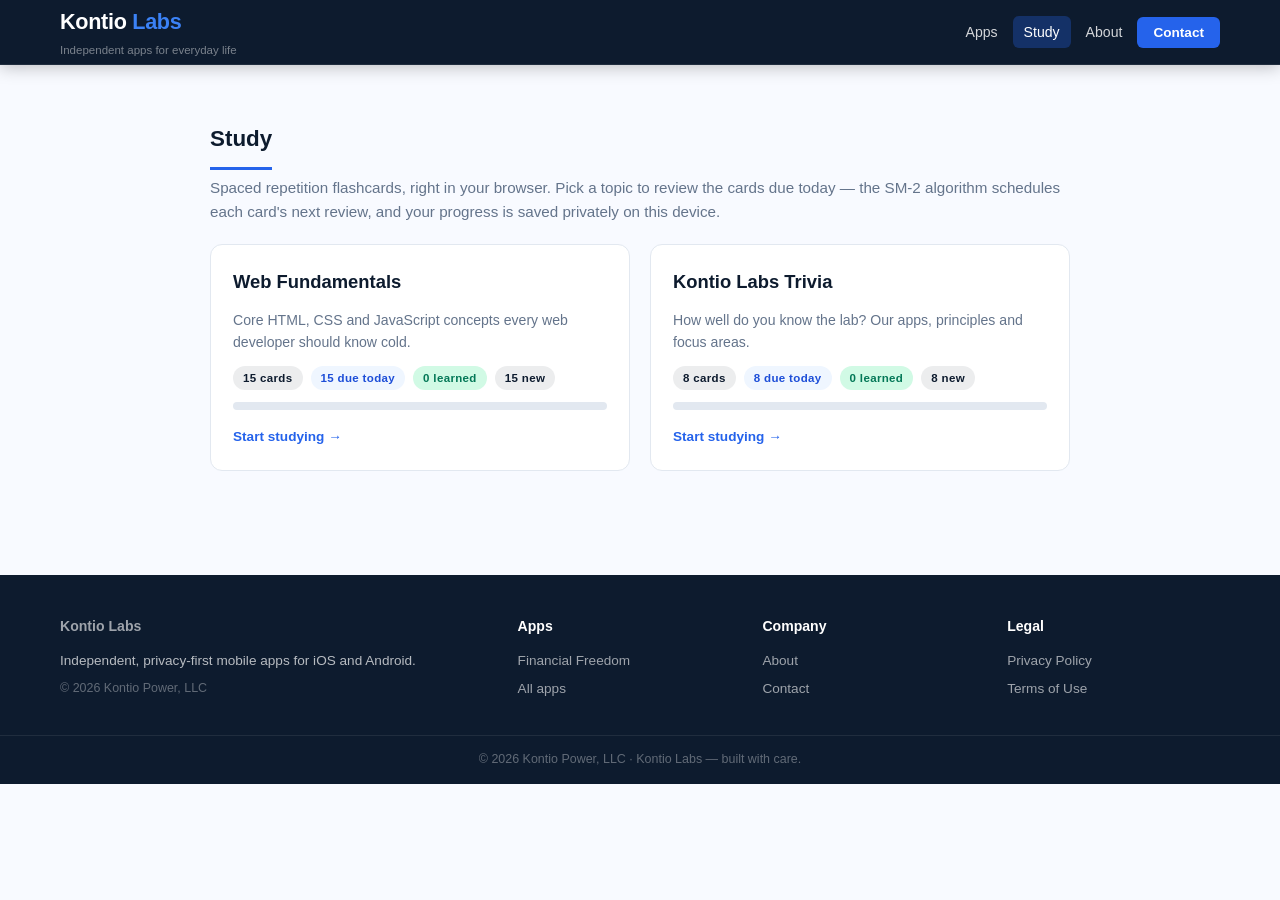
==== site/study/index.html @ 46adfa27 "Add spaced repetition study system (SM-2 flashcards) at /study - study/index.html: topic picker with" ====
<!DOCTYPE html>
<!-- KONTIO LABS — STUDY: topic picker. Subdirectory depth (../ paths).
     Spaced-repetition flashcards; progress lives in localStorage ("srs_progress").
     Topics are loaded from topics/manifest.js — add a topic file + one manifest
     line, no HTML edits needed. -->
<html lang="en">
<head>
<meta charset="UTF-8"><meta name="viewport" content="width=device-width, initial-scale=1.0">
<title>Study — Spaced Repetition Flashcards | Kontio Labs</title>
<meta name="description" content="Free in-browser spaced repetition flashcards from Kontio Labs. Pick a topic, review cards due today, and let the SM-2 algorithm schedule your next review — no account needed.">
<meta name="robots" content="index, follow">
<link rel="canonical" href="https://kontiolabs.com/study/">
<link rel="icon" href="/favicon.svg" type="image/svg+xml">
<meta property="og:title" content="Study — Spaced Repetition Flashcards | Kontio Labs">
<meta property="og:description" content="Free in-browser spaced repetition flashcards. No account, progress saved on your device.">
<meta property="og:type" content="website">
<meta property="og:url" content="https://kontiolabs.com/study/">
<meta property="og:site_name" content="Kontio Labs">
<meta property="og:image" content="https://kontiolabs.com/images/og-default.svg">
<meta name="twitter:card" content="summary_large_image">
<link rel="stylesheet" href="../css/style.css">
<link rel="stylesheet" href="srs.css">
<!-- Google Analytics 4 — replace G-XXXXXXXXXX with your Measurement ID -->
<script async src="https://www.googletagmanager.com/gtag/js?id=G-XXXXXXXXXX"></script>
<script>window.dataLayer=window.dataLayer||[];function gtag(){dataLayer.push(arguments);}gtag('js',new Date());gtag('config','G-XXXXXXXXXX');</script>
<script src="srs.js"></script>
<script src="topics/manifest.js"></script>
</head>
<body>
<a href="#main-content" class="skip-link">Skip to main content</a>

<!-- ===== SHARED HEADER / NAV (../ paths) ===== -->
<header><div class="header-inner">
  <div><div class="site-title"><a href="../index.html">Kontio <span>Labs</span></a></div><div class="site-tagline">Independent apps for everyday life</div></div>
  <nav><ul>
      <li><a href="../index.html#apps">Apps</a></li>
      <li><a href="index.html" aria-current="page">Study</a></li>
      <li><a href="../about.html">About</a></li>
      <li><a href="../contact.html" class="nav-cta">Contact</a></li>
    </ul>
  <button class="nav-toggle" aria-label="Toggle navigation" aria-expanded="false"><svg class="icon-open" width="22" height="22" viewBox="0 0 24 24" fill="none" stroke="currentColor" stroke-width="2"><line x1="3" y1="6" x2="21" y2="6"/><line x1="3" y1="12" x2="21" y2="12"/><line x1="3" y1="18" x2="21" y2="18"/></svg><svg class="icon-close" width="22" height="22" viewBox="0 0 24 24" fill="none" stroke="currentColor" stroke-width="2"><line x1="18" y1="6" x2="6" y2="18"/><line x1="6" y1="6" x2="18" y2="18"/></svg></button>
  </nav>
</div></header>

<div class="page-wrap full-width">
  <main id="main-content">

    <h1 class="section-title">Study</h1>
    <p class="section-lead">Spaced repetition flashcards, right in your browser. Pick a topic to review the cards due today — the SM-2 algorithm schedules each card's next review, and your progress is saved privately on this device.</p>

    <div id="storage-warning" class="srs-storage-warning" hidden>
      <strong>Heads up:</strong> your browser is blocking local storage (private browsing?). You can still study, but progress won't be saved between visits.
    </div>

    <div id="topic-grid" class="topic-grid" aria-live="polite">
      <p class="section-lead">Loading topics…</p>
    </div>

  </main>
</div>

<!-- ===== SHARED FOOTER (../ paths) ===== -->
<footer>
  <div class="footer-inner">
    <div><h4><a href="../index.html">Kontio Labs</a></h4><p>Independent, privacy-first mobile apps for iOS and Android.</p><p style="margin-top:8px;font-size:0.78rem;color:rgba(255,255,255,0.35);">© 2026 Kontio Power, LLC</p></div>
    <div><h4>Apps</h4><ul><li><a href="../index.html#apps">Financial Freedom</a></li><li><a href="../index.html#apps">All apps</a></li></ul></div>
    <div><h4>Company</h4><ul><li><a href="../about.html">About</a></li><li><a href="../contact.html">Contact</a></li></ul></div>
    <div><h4>Legal</h4><ul><li><a href="../privacy-policy.html">Privacy Policy</a></li><li><a href="../terms.html">Terms of Use</a></li></ul></div>
  </div>
  <div class="footer-bottom">© 2026 Kontio Power, LLC · Kontio Labs — built with care.</div>
</footer>

<script>(function(){var btn=document.querySelector('.nav-toggle'),nav=document.querySelector('header nav');if(btn&&nav){btn.addEventListener('click',function(){var o=nav.classList.toggle('open');btn.setAttribute('aria-expanded',o?'true':'false');});document.addEventListener('click',function(e){if(!e.target.closest('header')){nav.classList.remove('open');btn.setAttribute('aria-expanded','false');}});}})();</script>

<script>
(function () {
  'use strict';

  if (!SRS.storageAvailable) {
    document.getElementById('storage-warning').hidden = false;
  }

  function el(tag, className, text) {
    var e = document.createElement(tag);
    if (className) e.className = className;
    if (text) e.textContent = text;
    return e;
  }

  function renderTopics() {
    var grid = document.getElementById('topic-grid');
    grid.textContent = '';
    var topics = SRS.getTopics();

    if (!topics.length) {
      grid.appendChild(el('p', 'section-lead', 'No topics found. Add topic files in study/topics/ and list them in manifest.js.'));
      return;
    }

    topics.forEach(function (topic) {
      var stats = SRS.topicStats(topic);
      var card = el('a', 'topic-card' + (stats.due === 0 ? ' all-done' : ''));
      card.href = 'session.html?topic=' + encodeURIComponent(topic.id);

      card.appendChild(el('div', 'topic-name', topic.name));
      card.appendChild(el('div', 'topic-desc', topic.description || ''));

      var statRow = el('div', 'topic-stats');
      statRow.appendChild(el('span', 'topic-stat', stats.total + ' cards'));
      statRow.appendChild(el('span', 'topic-stat due', stats.due + ' due today'));
      statRow.appendChild(el('span', 'topic-stat learned', stats.learned + ' learned'));
      if (stats.newCards) statRow.appendChild(el('span', 'topic-stat', stats.newCards + ' new'));
      card.appendChild(statRow);

      var bar = el('div', 'topic-progress');
      bar.setAttribute('role', 'progressbar');
      bar.setAttribute('aria-valuemin', '0');
      bar.setAttribute('aria-valuemax', String(stats.total));
      bar.setAttribute('aria-valuenow', String(stats.learned));
      bar.setAttribute('aria-label', topic.name + ': ' + stats.learned + ' of ' + stats.total + ' cards learned');
      var fill = el('div', 'topic-progress-fill');
      fill.style.width = (stats.total ? Math.round(stats.learned / stats.total * 100) : 0) + '%';
      bar.appendChild(fill);
      card.appendChild(bar);

      card.appendChild(el('div', 'topic-cta',
        stats.due > 0 ? 'Start studying →' : 'All caught up — review anyway →'));

      grid.appendChild(card);
    });
  }

  SRS.loadTopics(renderTopics);
})();
</script>
</body>
</html>
---- site/css/style.css ----
/* =============================================================================
   Web Directory Template — Global Stylesheet
   Design System: Deep Navy + Electric Blue + Emerald Green
   Edit the :root color tokens below to rebrand. Powers the home, category,
   entry, comparison, guide, blog, books, links and videos page templates.
   ============================================================================= */

/* --- RESET & BASE --- */
*, *::before, *::after { box-sizing: border-box; margin: 0; padding: 0; }
html { scroll-behavior: smooth; }
body {
  font-family: -apple-system, BlinkMacSystemFont, 'Segoe UI', Roboto, 'Helvetica Neue', Arial, sans-serif;
  background: var(--bg);
  color: var(--text);
  font-size: 16px;
  line-height: 1.6;
}
a { color: var(--blue); text-decoration: none; }
a:hover { text-decoration: underline; color: var(--blue-dark); }
img { max-width: 100%; height: auto; display: block; }
ul, ol { padding-left: 1.4em; }

/* --- COLOR TOKENS --- */
:root {
  --navy:         #0d1b2e;
  --slate:        #1e3a5f;
  --blue:         #2563eb;
  --blue-dark:    #1d4ed8;
  --blue-light:   #3b82f6;
  --blue-pale:    #eff6ff;
  --green:        #059669;
  --green-dark:   #047857;
  --green-light:  #d1fae5;
  --amber:        #d97706;
  --amber-light:  #fef3c7;
  --red:          #dc2626;
  --red-light:    #fee2e2;
  --bg:           #f8faff;
  --card:         #ffffff;
  --text:         #0f172a;
  --muted:        #64748b;
  --border:       #e2e8f0;
  --border-strong:#cbd5e1;
  --ad-bg:        #f1f5f9;
  --gold:         #b45309;
}

/* --- SKIP LINK --- */
.skip-link {
  position: absolute; top: -60px; left: 16px; z-index: 9999;
  background: var(--navy); color: #fff; padding: 10px 18px;
  border-radius: 0 0 6px 6px; font-size: 0.85rem; transition: top 0.2s;
}
.skip-link:focus { top: 0; }

/* =============================================================================
   HEADER + NAV
   ============================================================================= */
header {
  background: var(--navy);
  position: sticky; top: 0; z-index: 500;
  border-bottom: 1px solid rgba(255,255,255,0.08);
  box-shadow: 0 2px 16px rgba(0,0,0,0.25);
}
.header-inner {
  max-width: 1200px; margin: 0 auto; padding: 0 20px;
  display: flex; align-items: center; justify-content: space-between;
  height: 64px; gap: 24px;
}
.site-title a {
  color: #fff; font-size: 1.35rem; font-weight: 800;
  letter-spacing: -0.3px; text-decoration: none;
}
.site-title a span { color: var(--blue-light); }
.site-tagline { color: rgba(255,255,255,0.45); font-size: 0.72rem; margin-top: 1px; }

header nav ul {
  display: flex; align-items: center; gap: 4px;
  list-style: none; padding: 0; margin: 0;
}
header nav ul li a {
  color: rgba(255,255,255,0.82); font-size: 0.88rem; font-weight: 500;
  padding: 8px 11px; border-radius: 6px;
  text-decoration: none; transition: background 0.15s, color 0.15s;
  white-space: nowrap;
}
header nav ul li a:hover { background: rgba(255,255,255,0.1); color: #fff; text-decoration: none; }
header nav ul li a[aria-current="page"] { background: rgba(37,99,235,0.3); color: #fff; }
.nav-cta {
  background: var(--blue) !important; color: #fff !important;
  padding: 8px 16px !important; border-radius: 6px !important;
  font-weight: 700 !important; font-size: 0.85rem !important;
}
.nav-cta:hover { background: var(--blue-dark) !important; }

/* Hamburger */
.nav-toggle {
  display: none; background: none; border: none; cursor: pointer;
  padding: 6px; color: #fff;
}
.nav-toggle .icon-close { display: none; }
header nav.open .icon-open { display: none; }
header nav.open .icon-close { display: block; }
header nav.open ul {
  display: flex; flex-direction: column; align-items: stretch;
  position: absolute; top: 64px; left: 0; right: 0;
  background: var(--navy); padding: 12px 20px 16px;
  border-bottom: 1px solid rgba(255,255,255,0.1);
  box-shadow: 0 8px 32px rgba(0,0,0,0.3);
}

/* =============================================================================
   AD SLOTS
   ============================================================================= */
.ad-leaderboard {
  background: var(--ad-bg); border-bottom: 1px solid var(--border);
  padding: 10px 20px; text-align: center;
}
.ad-slot-728 {
  display: inline-flex; align-items: center; justify-content: center;
  width: 728px; max-width: 100%; height: 90px;
  background: var(--border); color: var(--muted);
  font-size: 0.78rem; border-radius: 4px; border: 1px dashed var(--border-strong);
}
.ad-slot-300x250 {
  width: 300px; max-width: 100%; height: 250px;
  display: flex; align-items: center; justify-content: center;
  background: var(--ad-bg); border: 1px dashed var(--border-strong);
  color: var(--muted); font-size: 0.78rem; border-radius: 6px;
}
.ad-slot-300x600 {
  width: 300px; max-width: 100%; height: 600px;
  display: flex; align-items: center; justify-content: center;
  background: var(--ad-bg); border: 1px dashed var(--border-strong);
  color: var(--muted); font-size: 0.78rem; border-radius: 6px;
}
.ad-slot-468 {
  width: 468px; max-width: 100%; height: 60px;
  display: flex; align-items: center; justify-content: center;
  background: var(--ad-bg); border: 1px dashed var(--border-strong);
  color: var(--muted); font-size: 0.78rem; border-radius: 4px;
}
.ad-label { font-size: 0.68rem; color: var(--muted); text-transform: uppercase; letter-spacing: 0.06em; margin-bottom: 4px; }
.ad-box { margin-bottom: 20px; }
.in-content-ad { text-align: center; padding: 16px 0; border-top: 1px solid var(--border); border-bottom: 1px solid var(--border); margin: 28px 0; }

/* =============================================================================
   AFFILIATE DISCLOSURE BAR
   ============================================================================= */
/* Unobtrusive affiliate disclosure that lives in the footer (replaces the old
   top-of-page banner so it never competes with the menu). */
.footer-disclosure {
  max-width: 1100px; margin: 0 auto; padding: 16px 20px 0;
  font-size: 0.76rem; line-height: 1.55; color: rgba(255,255,255,0.5); text-align: center;
}
.footer-disclosure a { color: rgba(255,255,255,0.8); text-decoration: underline; }

/* =============================================================================
   LAYOUT — Page Wrapper & Sidebar
   ============================================================================= */
.page-wrap {
  max-width: 1200px; margin: 0 auto; padding: 28px 20px 48px;
  display: grid; grid-template-columns: 1fr 300px; gap: 32px;
}
.page-wrap.full-width { grid-template-columns: 1fr; max-width: 900px; }
.page-wrap.wide { grid-template-columns: 1fr; max-width: 1200px; }
main { min-width: 0; }
aside { min-width: 0; }

/* =============================================================================
   BREADCRUMB
   ============================================================================= */
.breadcrumb {
  font-size: 0.82rem; color: var(--muted); margin-bottom: 18px;
}
.breadcrumb a { color: var(--muted); }
.breadcrumb a:hover { color: var(--blue); }
.breadcrumb span { margin: 0 6px; }

/* =============================================================================
   HERO
   ============================================================================= */
.hero {
  background: linear-gradient(135deg, var(--navy) 0%, var(--slate) 100%);
  color: #fff; padding: 56px 0 48px; margin-bottom: 0;
}
.hero-inner { max-width: 1200px; margin: 0 auto; padding: 0 20px; }
.hero h1 { font-size: 2.2rem; font-weight: 900; line-height: 1.15; margin-bottom: 16px; }
.hero h1 em { font-style: normal; color: var(--blue-light); }
.hero .subtitle { font-size: 1.1rem; color: rgba(255,255,255,0.75); max-width: 580px; margin-bottom: 28px; }
.hero-stats {
  display: flex; gap: 32px; flex-wrap: wrap; margin-top: 28px;
  padding-top: 24px; border-top: 1px solid rgba(255,255,255,0.12);
}
.hero-stat-val { font-size: 1.6rem; font-weight: 800; color: var(--blue-light); }
.hero-stat-label { font-size: 0.78rem; color: rgba(255,255,255,0.55); margin-top: 2px; }
.hero-search {
  display: flex; gap: 10px; margin-top: 20px; max-width: 520px;
}
.hero-search input {
  flex: 1; padding: 12px 16px; border: 2px solid rgba(255,255,255,0.2);
  border-radius: 8px; font-size: 0.95rem; background: rgba(255,255,255,0.08);
  color: #fff; outline: none;
}
.hero-search input::placeholder { color: rgba(255,255,255,0.4); }
.hero-search input:focus { border-color: var(--blue-light); }
.hero-search button {
  padding: 12px 20px; background: var(--blue); color: #fff; border: none;
  border-radius: 8px; font-weight: 700; cursor: pointer; font-size: 0.95rem;
  transition: background 0.15s;
}
.hero-search button:hover { background: var(--blue-dark); }

/* =============================================================================
   SECTION TITLES
   ============================================================================= */
.section-title {
  font-size: 1.4rem; font-weight: 800; color: var(--navy);
  margin: 28px 0 6px; padding-bottom: 10px;
  border-bottom: 3px solid var(--blue); display: inline-block;
}
.section-lead { color: var(--muted); font-size: 0.95rem; margin-bottom: 20px; }

/* =============================================================================
   TOOL CARDS
   ============================================================================= */
.tool-grid { display: grid; gap: 20px; }
.tool-grid.cols-2 { grid-template-columns: repeat(2, 1fr); }
.tool-grid.cols-3 { grid-template-columns: repeat(3, 1fr); }

.tool-card {
  background: var(--card); border: 1px solid var(--border);
  border-radius: 12px; padding: 22px; transition: box-shadow 0.2s, transform 0.15s;
  position: relative; display: flex; flex-direction: column; gap: 14px;
}
.tool-card:hover { box-shadow: 0 4px 24px rgba(37,99,235,0.1); transform: translateY(-2px); }
.tool-card.featured {
  border-color: var(--blue); border-width: 2px;
}
.tool-card.featured::before {
  content: "Top Pick"; position: absolute; top: -1px; right: 16px;
  background: var(--blue); color: #fff; font-size: 0.7rem; font-weight: 700;
  padding: 3px 10px; border-radius: 0 0 6px 6px; letter-spacing: 0.04em;
  text-transform: uppercase;
}

.tool-header { display: flex; justify-content: space-between; align-items: flex-start; gap: 12px; }
.tool-name { font-size: 1.15rem; font-weight: 800; color: var(--navy); margin-bottom: 4px; }
.tool-category { font-size: 0.75rem; color: var(--blue); font-weight: 600; text-transform: uppercase; letter-spacing: 0.04em; }

.score-badge {
  flex-shrink: 0; width: 54px; height: 54px; border-radius: 10px;
  display: flex; flex-direction: column; align-items: center; justify-content: center;
  font-weight: 900;
}
.score-badge .score-num { font-size: 1.3rem; line-height: 1; }
.score-badge .score-label { font-size: 0.55rem; text-transform: uppercase; letter-spacing: 0.04em; margin-top: 2px; opacity: 0.8; }
.score-badge.green { background: var(--green-light); color: var(--green-dark); }
.score-badge.blue  { background: var(--blue-pale); color: var(--blue-dark); }
.score-badge.amber { background: var(--amber-light); color: var(--amber); }

.tool-summary { font-size: 0.9rem; color: var(--muted); line-height: 1.65; }

.tool-meta { display: flex; flex-wrap: wrap; gap: 8px 20px; }
.meta-item { display: flex; flex-direction: column; min-width: 80px; }
.meta-label { font-size: 0.68rem; text-transform: uppercase; letter-spacing: 0.06em; color: var(--muted); font-weight: 600; }
.meta-val { font-size: 0.88rem; color: var(--text); font-weight: 600; margin-top: 1px; }

.best-for {
  background: var(--blue-pale); border-radius: 6px; padding: 8px 12px;
  font-size: 0.82rem; color: var(--slate);
}
.best-for strong { color: var(--navy); }

.pros-cons { display: grid; grid-template-columns: 1fr 1fr; gap: 12px; }
.pros, .cons { font-size: 0.82rem; }
.pros h4 { color: var(--green-dark); font-size: 0.78rem; text-transform: uppercase; letter-spacing: 0.06em; margin-bottom: 6px; }
.cons h4 { color: var(--red); font-size: 0.78rem; text-transform: uppercase; letter-spacing: 0.06em; margin-bottom: 6px; }
.pros ul, .cons ul { padding-left: 1.1em; }
.pros li { color: var(--green-dark); margin-bottom: 3px; }
.pros li::marker { content: "✓  "; }
.cons li { color: var(--red); margin-bottom: 3px; }
.cons li::marker { content: "✕  "; }

.tool-footer { display: flex; gap: 10px; flex-wrap: wrap; margin-top: auto; padding-top: 4px; border-top: 1px solid var(--border); }

/* =============================================================================
   BADGES / CHIPS
   ============================================================================= */
.badge {
  display: inline-block; font-size: 0.7rem; font-weight: 700;
  padding: 3px 9px; border-radius: 20px; text-transform: uppercase; letter-spacing: 0.05em;
}
.badge-blue   { background: var(--blue-pale); color: var(--blue-dark); }
.badge-green  { background: var(--green-light); color: var(--green-dark); }
.badge-amber  { background: var(--amber-light); color: var(--amber); }
.badge-navy   { background: rgba(13,27,46,0.08); color: var(--navy); }
.badge-top    { background: var(--blue); color: #fff; }

.meta-chips { display: flex; flex-wrap: wrap; gap: 8px; margin: 12px 0; }

/* =============================================================================
   BUTTONS
   ============================================================================= */
.cta-btn {
  display: inline-block; background: var(--blue); color: #fff !important;
  padding: 9px 18px; border-radius: 7px; font-weight: 700; font-size: 0.88rem;
  text-decoration: none !important; transition: background 0.15s, transform 0.1s;
  border: none; cursor: pointer;
}
.cta-btn:hover { background: var(--blue-dark) !important; transform: translateY(-1px); }
.cta-btn.green-btn { background: var(--green); }
.cta-btn.green-btn:hover { background: var(--green-dark) !important; }
.cta-btn-lg { padding: 13px 28px; font-size: 1rem; border-radius: 8px; }
.cta-btn-outline {
  display: inline-block; background: transparent; color: var(--blue) !important;
  padding: 8px 16px; border-radius: 7px; font-weight: 700; font-size: 0.88rem;
  border: 2px solid var(--blue); text-decoration: none !important;
  transition: background 0.15s;
}
.cta-btn-outline:hover { background: var(--blue-pale) !important; }
.affiliate-link::after { content: " ↗"; font-size: 0.8em; }
.btn-row { display: flex; gap: 10px; flex-wrap: wrap; }

/* =============================================================================
   CONTENT CARDS
   ============================================================================= */
.content-card {
  background: var(--card); border: 1px solid var(--border);
  border-radius: 10px; padding: 24px; margin-bottom: 20px;
}
.content-card h2 { font-size: 1.2rem; color: var(--navy); margin-bottom: 12px; }
.content-card h3 { font-size: 1rem; color: var(--navy); margin-bottom: 8px; }
.content-card p { font-size: 0.9rem; color: var(--muted); line-height: 1.7; margin-bottom: 10px; }
.content-card ul, .content-card ol { font-size: 0.9rem; color: var(--muted); line-height: 1.7; }
.content-card li { margin-bottom: 5px; }

/* =============================================================================
   ARTICLE HEADER
   ============================================================================= */
.article-header { margin-bottom: 24px; }
.article-header h1 { font-size: 1.9rem; font-weight: 900; color: var(--navy); line-height: 1.2; margin-bottom: 10px; }
.article-header .subtitle { font-size: 1rem; color: var(--muted); margin-bottom: 12px; }
.article-meta { font-size: 0.8rem; color: var(--muted); display: flex; gap: 16px; flex-wrap: wrap; }
.article-meta span::before { margin-right: 4px; }

/* =============================================================================
   COMPARISON TABLE
   ============================================================================= */
.table-wrap { overflow-x: auto; -webkit-overflow-scrolling: touch; margin-bottom: 20px; }
.comparison-table {
  width: 100%; min-width: 600px; border-collapse: collapse;
  font-size: 0.88rem;
}
.comparison-table th {
  background: var(--navy); color: #fff; padding: 11px 14px;
  text-align: left; font-size: 0.82rem; font-weight: 700;
  white-space: nowrap;
}
.comparison-table th:first-child { border-radius: 8px 0 0 0; }
.comparison-table th:last-child  { border-radius: 0 8px 0 0; }
.comparison-table td {
  padding: 10px 14px; border-bottom: 1px solid var(--border);
  vertical-align: middle; color: var(--text);
}
.comparison-table tr:hover td { background: var(--blue-pale); }
.comparison-table .check { color: var(--green); font-weight: 700; }
.comparison-table .cross { color: var(--red); }
.comparison-table .highlight td { background: #eff6ff; font-weight: 600; }
.comparison-table .tool-col { font-weight: 700; color: var(--navy); }

/* =============================================================================
   CATEGORY GRID / CARDS
   ============================================================================= */
.category-grid {
  display: grid; grid-template-columns: repeat(3, 1fr); gap: 16px; margin-bottom: 28px;
}
.category-card {
  background: var(--card); border: 1px solid var(--border);
  border-radius: 10px; padding: 20px; transition: box-shadow 0.2s, border-color 0.15s;
  text-decoration: none !important; display: block;
}
.category-card:hover { box-shadow: 0 4px 20px rgba(37,99,235,0.1); border-color: var(--blue); text-decoration: none; }
.cat-icon { font-size: 1.8rem; margin-bottom: 10px; }
.cat-name { font-size: 1rem; font-weight: 800; color: var(--navy); margin-bottom: 4px; }
.cat-desc { font-size: 0.82rem; color: var(--muted); line-height: 1.5; }
.cat-count { font-size: 0.75rem; color: var(--blue); font-weight: 700; margin-top: 8px; }

/* =============================================================================
   GUIDE / ARTICLE CARDS
   ============================================================================= */
.guide-grid { display: grid; grid-template-columns: repeat(2, 1fr); gap: 16px; margin-bottom: 24px; }
.guide-card {
  background: var(--card); border: 1px solid var(--border);
  border-radius: 10px; padding: 20px; text-decoration: none !important;
  display: block; transition: box-shadow 0.15s;
}
.guide-card:hover { box-shadow: 0 3px 16px rgba(0,0,0,0.08); text-decoration: none; }
.guide-cat { font-size: 0.72rem; font-weight: 700; color: var(--blue); text-transform: uppercase; letter-spacing: 0.06em; margin-bottom: 6px; }
.guide-title { font-size: 0.95rem; font-weight: 700; color: var(--navy); line-height: 1.4; margin-bottom: 6px; }
.guide-desc { font-size: 0.82rem; color: var(--muted); line-height: 1.5; }

/* =============================================================================
   VERDICT BOX
   ============================================================================= */
.verdict-box {
  background: var(--blue-pale); border: 2px solid var(--blue-light);
  border-radius: 10px; padding: 20px 22px; margin: 20px 0;
}
.verdict-box .verdict-label { font-size: 0.72rem; font-weight: 800; color: var(--blue); text-transform: uppercase; letter-spacing: 0.08em; margin-bottom: 6px; }
.verdict-box p { font-size: 0.92rem; color: var(--navy); font-weight: 500; margin: 0; line-height: 1.6; }

/* =============================================================================
   CTA BANNER
   ============================================================================= */
.cta-banner {
  background: linear-gradient(135deg, var(--navy), var(--slate));
  border-radius: 12px; padding: 32px 28px; text-align: center; margin: 28px 0;
  color: #fff;
}
.cta-banner h2 { font-size: 1.35rem; margin-bottom: 8px; }
.cta-banner p { color: rgba(255,255,255,0.7); font-size: 0.9rem; margin-bottom: 20px; }

/* =============================================================================
   CALLOUT / ALERT BOXES
   ============================================================================= */
.callout-box {
  border-left: 4px solid var(--blue); background: var(--blue-pale);
  border-radius: 0 8px 8px 0; padding: 14px 18px; font-size: 0.9rem;
  color: var(--navy); margin: 16px 0;
}
.callout-box.green { border-color: var(--green); background: var(--green-light); color: #064e3b; }
.callout-box.amber { border-color: var(--amber); background: var(--amber-light); color: #78350f; }
.pullquote {
  border-left: 4px solid var(--blue-light); padding: 14px 20px; margin: 20px 0;
  font-size: 1.05rem; font-style: italic; color: var(--slate); background: var(--blue-pale);
  border-radius: 0 8px 8px 0;
}

/* =============================================================================
   FAQ SECTION
   ============================================================================= */
.faq-section { margin-top: 24px; }
.faq-section h2 { font-size: 1.2rem; color: var(--navy); margin-bottom: 14px; }
details {
  background: var(--card); border: 1px solid var(--border);
  border-radius: 8px; margin-bottom: 10px; overflow: hidden;
}
summary {
  padding: 14px 18px; font-weight: 700; font-size: 0.92rem; color: var(--navy);
  cursor: pointer; list-style: none; display: flex; justify-content: space-between; align-items: center;
}
summary::-webkit-details-marker { display: none; }
summary::after { content: "+"; font-size: 1.2rem; color: var(--blue); transition: transform 0.2s; }
details[open] summary::after { content: "−"; }
details[open] summary { border-bottom: 1px solid var(--border); }
.faq-answer { padding: 14px 18px; font-size: 0.88rem; color: var(--muted); line-height: 1.7; }

/* =============================================================================
   SIDEBAR COMPONENTS
   ============================================================================= */
.sidebar-widget {
  background: var(--card); border: 1px solid var(--border);
  border-radius: 10px; padding: 18px; margin-bottom: 20px;
}
.sidebar-widget h4 { font-size: 0.9rem; color: var(--navy); font-weight: 700; margin-bottom: 12px; border-bottom: 2px solid var(--blue); padding-bottom: 8px; }
.sidebar-links { list-style: none; padding: 0; }
.sidebar-links li { padding: 7px 0; border-bottom: 1px solid var(--border); font-size: 0.85rem; }
.sidebar-links li:last-child { border-bottom: none; }

/* Newsletter / lead capture */
.sidebar-cta {
  background: linear-gradient(135deg, var(--navy), var(--slate));
  border-radius: 10px; padding: 20px; color: #fff; margin-bottom: 20px;
}
.sidebar-cta h4 { font-size: 0.95rem; color: #fff; margin-bottom: 6px; }
.sidebar-cta p { font-size: 0.8rem; color: rgba(255,255,255,0.65); margin-bottom: 14px; }
.sidebar-cta input[type="email"] {
  width: 100%; padding: 9px 12px; border: 1px solid rgba(255,255,255,0.2);
  border-radius: 6px; font-size: 0.88rem; background: rgba(255,255,255,0.1);
  color: #fff; margin-bottom: 8px; outline: none;
}
.sidebar-cta input::placeholder { color: rgba(255,255,255,0.4); }

/* Top tools list */
.top-tools-list { list-style: none; padding: 0; }
.top-tools-list li { display: flex; align-items: center; gap: 10px; padding: 8px 0; border-bottom: 1px solid var(--border); font-size: 0.85rem; }
.top-tools-list li:last-child { border-bottom: none; }
.rank-num { width: 22px; height: 22px; border-radius: 50%; background: var(--navy); color: #fff; font-size: 0.7rem; font-weight: 800; display: flex; align-items: center; justify-content: center; flex-shrink: 0; }
.tool-link { font-weight: 600; color: var(--text); flex: 1; }
.tool-score-sm { font-size: 0.78rem; font-weight: 700; color: var(--green-dark); }

/* =============================================================================
   ARTICLE BODY
   ============================================================================= */
.article-body h2 { font-size: 1.2rem; font-weight: 800; color: var(--navy); margin: 28px 0 10px; }
.article-body h3 { font-size: 1rem; font-weight: 700; color: var(--slate); margin: 20px 0 8px; }
.article-body p { font-size: 0.92rem; color: var(--text); line-height: 1.75; margin-bottom: 14px; }
.article-body ul, .article-body ol { font-size: 0.92rem; color: var(--text); line-height: 1.75; margin-bottom: 14px; }
.article-body li { margin-bottom: 5px; }
.article-body a { color: var(--blue); text-decoration: underline; }
.article-body strong { color: var(--navy); }

/* =============================================================================
   FORMS
   ============================================================================= */
.form-group { margin-bottom: 16px; }
.form-group label { display: block; font-size: 0.85rem; font-weight: 600; color: var(--navy); margin-bottom: 5px; }
.form-group input,
.form-group select,
.form-group textarea {
  width: 100%; padding: 10px 14px; border: 1px solid var(--border);
  border-radius: 7px; font-size: 0.92rem; color: var(--text);
  background: #fff; font-family: inherit; transition: border-color 0.15s;
}
.form-group input:focus,
.form-group select:focus,
.form-group textarea:focus { outline: none; border-color: var(--blue); box-shadow: 0 0 0 3px rgba(37,99,235,0.1); }
.form-group textarea { min-height: 130px; resize: vertical; }
.form-group .hint { font-size: 0.75rem; color: var(--muted); margin-top: 4px; }
.honeypot { display: none; }
.submit-btn {
  display: inline-block; background: var(--blue); color: #fff;
  padding: 12px 28px; border-radius: 7px; font-weight: 700; font-size: 0.95rem;
  border: none; cursor: pointer; transition: background 0.15s;
}
.submit-btn:hover { background: var(--blue-dark); }
.success-msg {
  display: none; background: var(--green-light); border: 1px solid #6ee7b7;
  color: var(--green-dark); border-radius: 7px; padding: 14px 18px; margin-bottom: 16px; font-size: 0.9rem;
}

/* =============================================================================
   FOOTER
   ============================================================================= */
footer {
  background: var(--navy); color: rgba(255,255,255,0.7); font-size: 0.85rem;
  margin-top: 48px;
}
.footer-inner {
  max-width: 1200px; margin: 0 auto; padding: 40px 20px 28px;
  display: grid; grid-template-columns: 2fr 1fr 1fr 1fr; gap: 32px;
}
.footer-inner h4 { color: #fff; font-size: 0.88rem; font-weight: 700; margin-bottom: 12px; }
.footer-inner a { color: rgba(255,255,255,0.6); text-decoration: none; }
.footer-inner a:hover { color: #fff; }
.footer-inner ul { list-style: none; padding: 0; }
.footer-inner ul li { margin-bottom: 7px; }
.footer-bottom {
  text-align: center; padding: 14px 20px; font-size: 0.78rem; color: rgba(255,255,255,0.35);
  border-top: 1px solid rgba(255,255,255,0.08);
}

/* =============================================================================
   RESPONSIVE
   ============================================================================= */
@media (max-width: 960px) {
  .footer-inner { grid-template-columns: 1fr 1fr; gap: 24px; }
  .category-grid { grid-template-columns: repeat(2, 1fr); }
  .tool-grid.cols-3 { grid-template-columns: repeat(2, 1fr); }
}
@media (max-width: 680px) {
  .nav-toggle { display: block; }
  header nav ul { display: none; }
  .page-wrap { grid-template-columns: 1fr; padding: 16px 14px 40px; }
  .hero h1 { font-size: 1.5rem; }
  .hero { padding: 32px 0 28px; }
  .footer-inner { grid-template-columns: 1fr; gap: 20px; }
  .category-grid { grid-template-columns: 1fr; }
  .tool-grid.cols-2, .tool-grid.cols-3 { grid-template-columns: 1fr; }
  .guide-grid { grid-template-columns: 1fr; }
  .pros-cons { grid-template-columns: 1fr; }
  .hero-stats { gap: 16px; }
  .article-header h1 { font-size: 1.4rem; }
}

/* =============================================================================
   UTILITIES
   ============================================================================= */
.disclaimer { font-size: 0.78rem; color: var(--muted); border-top: 1px solid var(--border); padding-top: 14px; margin-top: 24px; line-height: 1.6; }
.orgs-list { list-style: none; padding: 0; }
.orgs-list li { padding: 10px 0; border-bottom: 1px solid var(--border); font-size: 0.88rem; color: var(--muted); line-height: 1.6; }
.orgs-list li:last-child { border-bottom: none; }
.orgs-list strong { color: var(--navy); display: block; margin-bottom: 2px; }
.updated-note { font-size: 0.75rem; color: var(--muted); font-style: italic; }
.text-green { color: var(--green-dark); }
.text-blue  { color: var(--blue); }
.text-amber { color: var(--amber); }
.text-red   { color: var(--red); }
.fw-700 { font-weight: 700; }

/* Related-links box (entry/review pages) */
.related-links { background: var(--card); border: 1px solid var(--border); border-radius: 10px; padding: 16px 20px; margin: 24px 0; }
.related-links h3 { font-size: 1rem; color: var(--navy); margin-bottom: 10px; }
.related-links ul { padding-left: 1.1em; }
.related-links li { margin-bottom: 4px; font-size: 0.9rem; }

/* =============================================================================
   PRINT
   ============================================================================= */
@media print {
  header, footer, .ad-leaderboard, .ad-box, aside, .cta-banner, .disclosure-bar { display: none; }
  .page-wrap { grid-template-columns: 1fr; }
  a::after { content: " (" attr(href) ")"; font-size: 0.8em; color: #666; }
}

/* =============================================================================
   AD PLACEMENTS
   These containers held placeholder "Ad — NxN" boxes and manual <ins> units with
   placeholder slot IDs (not real ad units). They are hidden so the live site never
   shows fake/empty ad boxes. Ads are served by AdSense Auto Ads via the loader
   script in each page <head>. To use manual units later: create real ad units in
   AdSense, replace the placeholders, and remove the relevant selector below.
   ============================================================================= */
.ad-leaderboard, .in-content-ad, .ad-incontent, .ad-box { display: none !important; }

/* =============================================================================
   VIDEO EMBED (used by the videos page template)
   Responsive 16:9 wrapper for YouTube/Vimeo iframes.
   ============================================================================= */
.video-embed { position: relative; width: 100%; padding-top: 56.25%; border-radius: 10px; overflow: hidden; border: 1px solid var(--border); background: #000; margin-bottom: 8px; }
.video-embed iframe { position: absolute; top: 0; left: 0; width: 100%; height: 100%; border: 0; }

/* =============================================================================
   APP SHOWCASE — Kontio Labs
   App cards + app-store download badges (App Store / Google Play), with a
   "Coming Soon" disabled state used until the apps are published to the stores.
   ============================================================================= */
.app-grid { display: grid; grid-template-columns: repeat(2, 1fr); gap: 24px; margin-bottom: 8px; }

.app-card {
  background: var(--card); border: 1px solid var(--border); border-radius: 14px;
  padding: 26px; display: flex; flex-direction: column; gap: 16px;
  transition: box-shadow 0.2s, transform 0.15s, border-color 0.15s;
}
.app-card:hover { box-shadow: 0 8px 30px rgba(37,99,235,0.12); transform: translateY(-3px); border-color: var(--blue); }
.app-card.featured { border-color: var(--blue); border-width: 2px; }

.app-card-head { display: flex; align-items: center; gap: 16px; }
.app-icon {
  flex-shrink: 0; width: 64px; height: 64px; border-radius: 16px;
  display: flex; align-items: center; justify-content: center; font-size: 2rem;
  background: linear-gradient(135deg, var(--navy), var(--slate)); color: #fff;
  box-shadow: 0 4px 14px rgba(13,27,46,0.25);
}
.app-name { font-size: 1.35rem; font-weight: 800; color: var(--navy); line-height: 1.15; }
.app-cat { font-size: 0.78rem; color: var(--blue); font-weight: 700; text-transform: uppercase; letter-spacing: 0.05em; }
.app-cat .app-version { color: var(--muted); font-weight: 600; }

.app-desc { font-size: 0.95rem; color: var(--muted); line-height: 1.7; }

.app-features { list-style: none; padding: 0; margin: 0; display: grid; grid-template-columns: 1fr 1fr; gap: 6px 18px; }
.app-features li { font-size: 0.85rem; color: var(--text); padding-left: 22px; position: relative; line-height: 1.5; }
.app-features li::before {
  content: "\2713"; position: absolute; left: 0; top: 0;
  color: var(--green); font-weight: 800; font-size: 0.9rem;
}

/* Store badge row */
.store-badges { display: flex; flex-wrap: wrap; gap: 12px; margin-top: auto; padding-top: 8px; }

.store-badge {
  display: inline-flex; align-items: center; gap: 10px;
  background: var(--navy); color: #fff !important; border-radius: 10px;
  padding: 9px 16px; text-decoration: none !important; border: 1px solid var(--navy);
  transition: background 0.15s, transform 0.1s, box-shadow 0.15s; min-width: 150px;
}
.store-badge:hover { background: #16263f; transform: translateY(-1px); box-shadow: 0 4px 14px rgba(13,27,46,0.25); text-decoration: none; }
.store-badge svg { flex-shrink: 0; width: 24px; height: 24px; fill: #fff; }
.store-badge .badge-text { display: flex; flex-direction: column; line-height: 1.1; }
.store-badge .badge-text small { font-size: 0.62rem; text-transform: uppercase; letter-spacing: 0.05em; opacity: 0.75; }
.store-badge .badge-text strong { font-size: 0.92rem; font-weight: 700; }

/* Coming-soon (disabled) badge state */
.store-badge.is-soon {
  background: var(--bg); color: var(--muted) !important; border: 1px dashed var(--border-strong);
  cursor: default; pointer-events: none;
}
.store-badge.is-soon svg { fill: var(--muted); }
.store-badge.is-soon:hover { background: var(--bg); transform: none; box-shadow: none; }

/* "More coming" placeholder card */
.app-card.upcoming {
  border-style: dashed; background: transparent; align-items: center; justify-content: center;
  text-align: center; color: var(--muted); min-height: 220px;
}
.app-card.upcoming .app-icon { background: var(--border); color: var(--muted); box-shadow: none; }
.app-card.upcoming h3 { color: var(--navy); font-size: 1.1rem; margin-bottom: 6px; }
.app-card.upcoming p { font-size: 0.9rem; color: var(--muted); line-height: 1.6; }

@media (max-width: 680px) {
  .app-grid { grid-template-columns: 1fr; }
  .app-features { grid-template-columns: 1fr; }
}
---- site/study/srs.css ----
/* =============================================================================
   KONTIO LABS — Spaced Repetition Study System styles.
   Extends the global stylesheet (css/style.css); reuses its :root color tokens.
   Load AFTER css/style.css.
   ============================================================================= */

/* --- Storage warning (private browsing / localStorage unavailable) --- */
.srs-storage-warning {
  border-left: 4px solid var(--amber); background: var(--amber-light);
  border-radius: 0 8px 8px 0; padding: 12px 16px; font-size: 0.85rem;
  color: #78350f; margin: 0 0 20px;
}

/* =============================================================================
   TOPIC PICKER
   ============================================================================= */
.topic-grid { display: grid; grid-template-columns: repeat(2, 1fr); gap: 20px; margin-bottom: 8px; }

.topic-card {
  background: var(--card); border: 1px solid var(--border); border-radius: 12px;
  padding: 22px; display: flex; flex-direction: column; gap: 12px;
  text-align: left; font: inherit; color: inherit; cursor: pointer; width: 100%;
  text-decoration: none !important;
  transition: box-shadow 0.2s, transform 0.15s, border-color 0.15s;
}
.topic-card:hover { box-shadow: 0 4px 24px rgba(37,99,235,0.1); transform: translateY(-2px); border-color: var(--blue); color: inherit; }
.topic-card:focus-visible { outline: 3px solid var(--blue); outline-offset: 2px; }

.topic-name { font-size: 1.15rem; font-weight: 800; color: var(--navy); }
.topic-desc { font-size: 0.88rem; color: var(--muted); line-height: 1.6; }

.topic-stats { display: flex; flex-wrap: wrap; gap: 8px; }
.topic-stat {
  display: inline-block; font-size: 0.72rem; font-weight: 700;
  padding: 3px 10px; border-radius: 20px; letter-spacing: 0.03em;
  background: rgba(13,27,46,0.08); color: var(--navy);
}
.topic-stat.due   { background: var(--blue-pale); color: var(--blue-dark); }
.topic-stat.learned { background: var(--green-light); color: var(--green-dark); }

.topic-progress { height: 8px; background: var(--border); border-radius: 4px; overflow: hidden; }
.topic-progress-fill { height: 100%; background: var(--green); border-radius: 4px; transition: width 0.3s; }

.topic-cta { margin-top: 4px; font-size: 0.85rem; font-weight: 700; color: var(--blue); }
.topic-card.all-done .topic-cta { color: var(--green-dark); }

/* =============================================================================
   STUDY SESSION
   ============================================================================= */
.session-top {
  display: flex; align-items: center; justify-content: space-between;
  gap: 12px; flex-wrap: wrap; margin-bottom: 16px;
}
.session-topic-name { font-size: 1.1rem; font-weight: 800; color: var(--navy); }
.session-count { font-size: 0.82rem; color: var(--muted); font-weight: 600; }

/* Flashcard */
.flashcard {
  background: var(--card); border: 1px solid var(--border); border-radius: 14px;
  padding: 36px 28px; min-height: 260px; width: 100%;
  display: flex; flex-direction: column; align-items: center; justify-content: center;
  text-align: center; gap: 18px; cursor: pointer;
  font: inherit; color: inherit;
  box-shadow: 0 2px 12px rgba(13,27,46,0.06);
  transition: box-shadow 0.2s, border-color 0.15s;
}
.flashcard:hover { border-color: var(--blue); box-shadow: 0 4px 24px rgba(37,99,235,0.1); }
.flashcard:focus-visible { outline: 3px solid var(--blue); outline-offset: 2px; }

.flashcard-side-label {
  font-size: 0.7rem; font-weight: 800; text-transform: uppercase;
  letter-spacing: 0.08em; color: var(--blue);
}
.flashcard.is-back .flashcard-side-label { color: var(--green-dark); }
.flashcard-text { font-size: 1.25rem; font-weight: 600; color: var(--navy); line-height: 1.5; max-width: 640px; }
.flashcard.is-back .flashcard-text { font-weight: 500; font-size: 1.1rem; color: var(--text); }
.flashcard-hint { font-size: 0.78rem; color: var(--muted); }

/* Rating buttons */
.rating-row { display: grid; grid-template-columns: repeat(4, 1fr); gap: 10px; margin-top: 16px; }
.rating-btn {
  padding: 14px 8px; border-radius: 10px; border: 2px solid var(--border-strong);
  background: var(--card); font: inherit; font-weight: 700; font-size: 0.92rem;
  color: var(--navy); cursor: pointer;
  display: flex; flex-direction: column; align-items: center; gap: 2px;
  transition: background 0.15s, border-color 0.15s, transform 0.1s;
}
.rating-btn:hover { transform: translateY(-1px); }
.rating-btn:focus-visible { outline: 3px solid var(--blue); outline-offset: 2px; }
.rating-btn small { font-size: 0.68rem; font-weight: 600; color: var(--muted); }
.rating-btn.again:hover { border-color: var(--red);   background: var(--red-light); }
.rating-btn.hard:hover  { border-color: var(--amber); background: var(--amber-light); }
.rating-btn.good:hover  { border-color: var(--blue);  background: var(--blue-pale); }
.rating-btn.easy:hover  { border-color: var(--green); background: var(--green-light); }
.rating-key {
  font-size: 0.65rem; font-weight: 700; color: var(--muted);
  border: 1px solid var(--border-strong); border-radius: 4px; padding: 0 5px;
}

/* Session summary */
.session-summary-stats { display: flex; gap: 28px; flex-wrap: wrap; margin: 16px 0 20px; }
.summary-stat-val { font-size: 1.6rem; font-weight: 800; color: var(--blue); }
.summary-stat-label { font-size: 0.78rem; color: var(--muted); margin-top: 2px; }
.next-due-list { list-style: none; padding: 0; font-size: 0.88rem; }
.next-due-list li { padding: 7px 0; border-bottom: 1px solid var(--border); color: var(--text); }
.next-due-list li:last-child { border-bottom: none; }
.next-due-list strong { color: var(--navy); }

/* =============================================================================
   RESPONSIVE — mobile-first tap targets
   ============================================================================= */
@media (max-width: 680px) {
  .topic-grid { grid-template-columns: 1fr; }
  .flashcard { padding: 28px 18px; min-height: 220px; }
  .flashcard-text { font-size: 1.1rem; }
  .rating-row { grid-template-columns: repeat(2, 1fr); }
  .rating-btn { padding: 16px 8px; }
  .rating-key { display: none; }
}
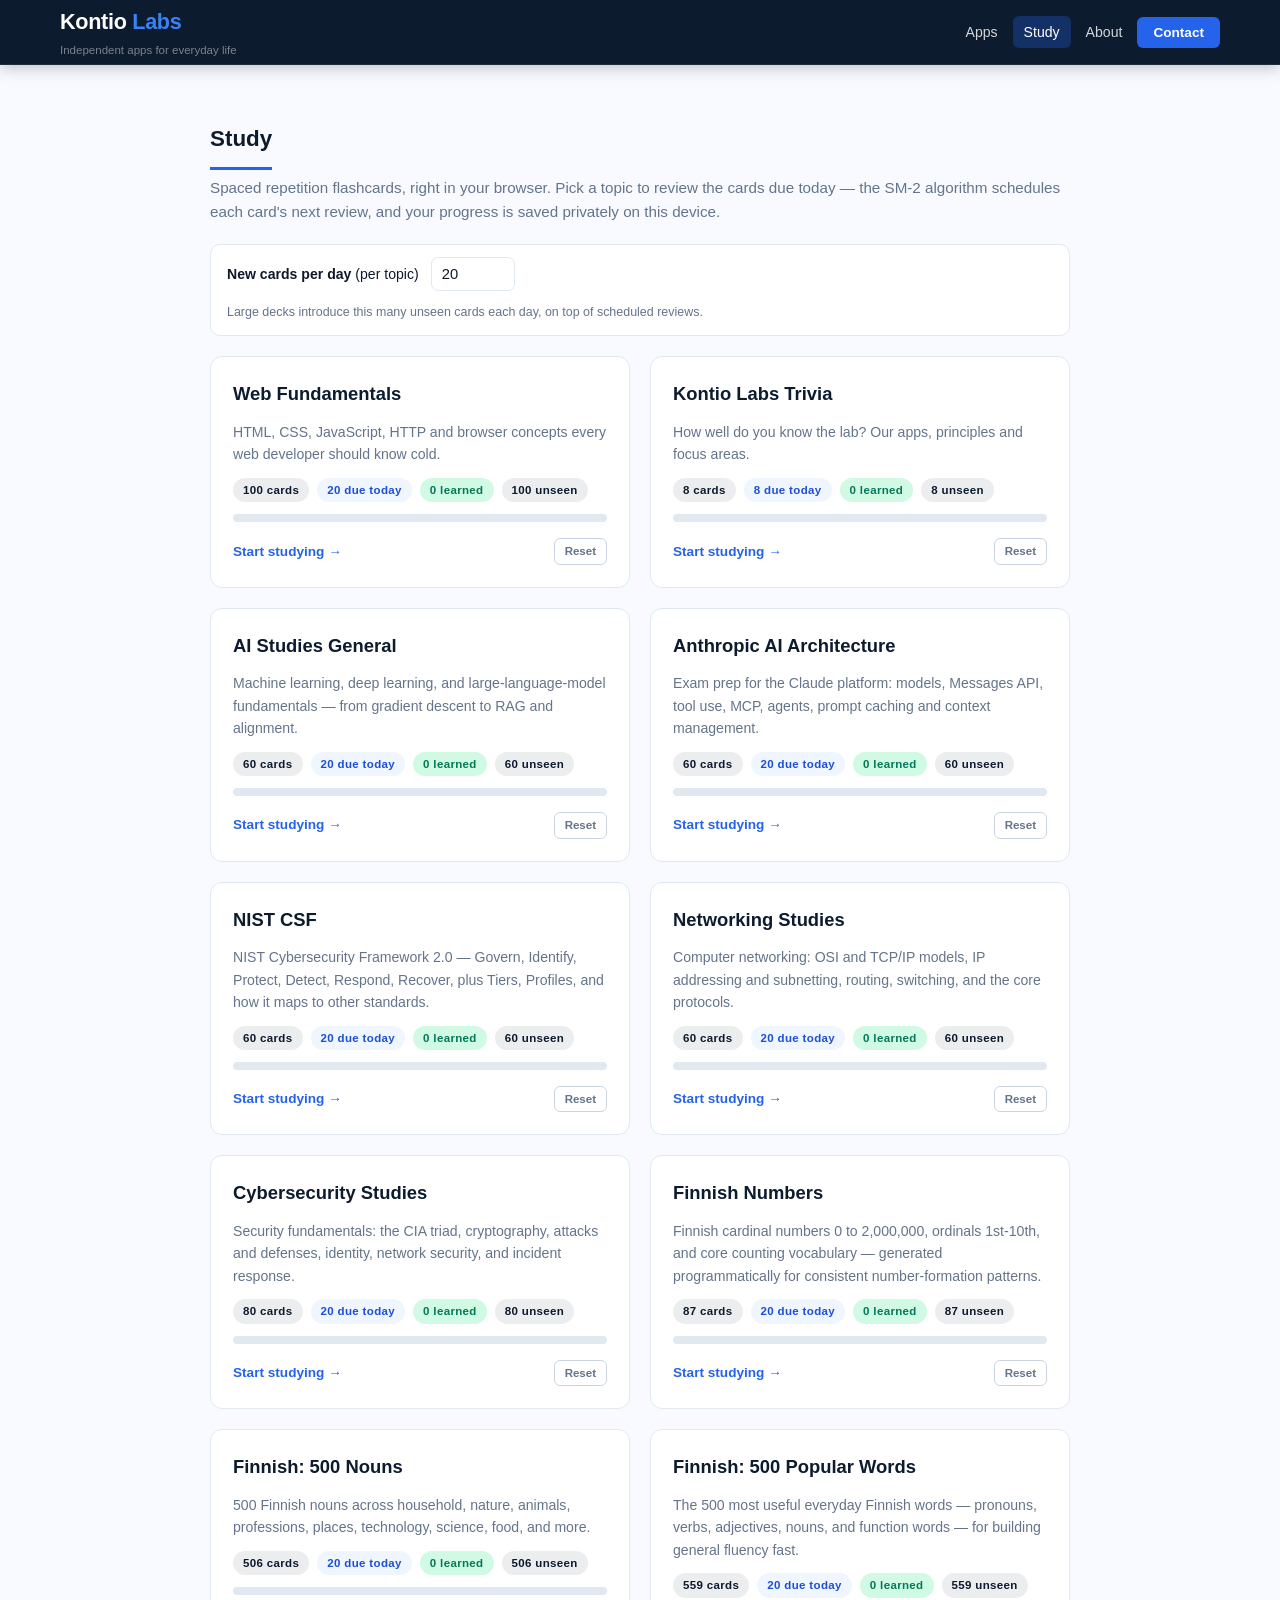
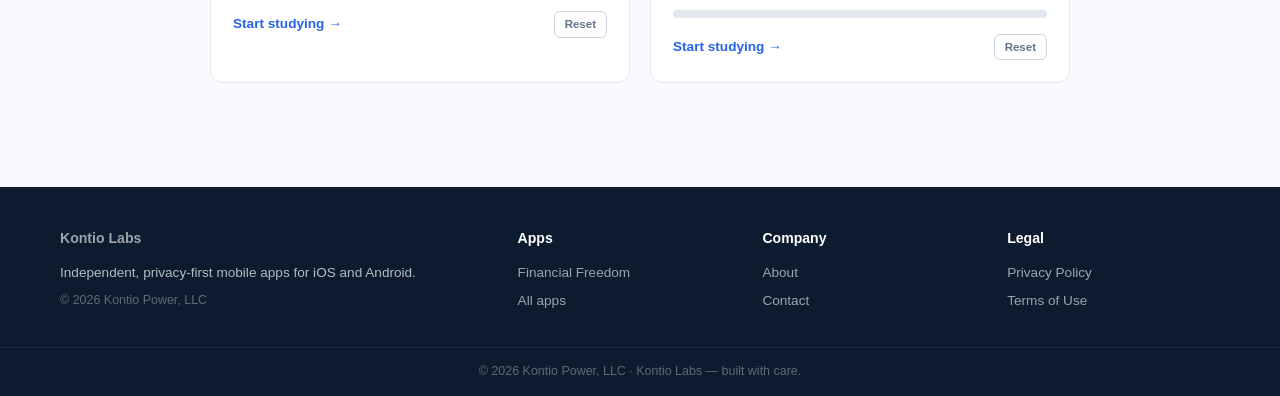
==== commit a690499f: "Expand study system: settings/undo/browse-all, 8 new decks, tests - srs.js: per-topic daily new-card" ====
--- a/site/study/index.html
+++ b/site/study/index.html
@@ -1,8 +1,8 @@
 <!DOCTYPE html>
 <!-- KONTIO LABS — STUDY: topic picker. Subdirectory depth (../ paths).
-     Spaced-repetition flashcards; progress lives in localStorage ("srs_progress").
-     Topics are loaded from topics/manifest.js — add a topic file + one manifest
-     line, no HTML edits needed. -->
+     Spaced-repetition flashcards; progress lives in localStorage ("srs_progress",
+     settings in "srs_settings"). Topics are loaded from topics/manifest.js —
+     add a topic file + one manifest line, no HTML edits needed. -->
 <html lang="en">
 <head>
 <meta charset="UTF-8"><meta name="viewport" content="width=device-width, initial-scale=1.0">
@@ -52,6 +52,12 @@
       <strong>Heads up:</strong> your browser is blocking local storage (private browsing?). You can still study, but progress won't be saved between visits.
     </div>
 
+    <div class="srs-settings">
+      <label for="new-per-day"><strong>New cards per day</strong> (per topic)</label>
+      <input type="number" id="new-per-day" min="0" max="500" step="5" inputmode="numeric">
+      <span class="srs-settings-hint">Large decks introduce this many unseen cards each day, on top of scheduled reviews.</span>
+    </div>
+
     <div id="topic-grid" class="topic-grid" aria-live="polite">
       <p class="section-lead">Loading topics…</p>
     </div>
@@ -79,6 +85,16 @@
   if (!SRS.storageAvailable) {
     document.getElementById('storage-warning').hidden = false;
   }
+
+  /* Settings: new cards per day */
+  var newPerDayInput = document.getElementById('new-per-day');
+  newPerDayInput.value = SRS.getSettings().newPerDay;
+  newPerDayInput.addEventListener('change', function () {
+    var v = Math.max(0, Math.min(500, parseInt(newPerDayInput.value, 10) || 0));
+    newPerDayInput.value = v;
+    SRS.saveSettings({ newPerDay: v });
+    renderTopics();
+  });
 
   function el(tag, className, text) {
     var e = document.createElement(tag);
@@ -109,7 +125,7 @@
       statRow.appendChild(el('span', 'topic-stat', stats.total + ' cards'));
       statRow.appendChild(el('span', 'topic-stat due', stats.due + ' due today'));
       statRow.appendChild(el('span', 'topic-stat learned', stats.learned + ' learned'));
-      if (stats.newCards) statRow.appendChild(el('span', 'topic-stat', stats.newCards + ' new'));
+      if (stats.newCards) statRow.appendChild(el('span', 'topic-stat', stats.newCards + ' unseen'));
       card.appendChild(statRow);
 
       var bar = el('div', 'topic-progress');
@@ -123,8 +139,23 @@
       bar.appendChild(fill);
       card.appendChild(bar);
 
-      card.appendChild(el('div', 'topic-cta',
-        stats.due > 0 ? 'Start studying →' : 'All caught up — review anyway →'));
+      var footer = el('div', 'topic-card-foot');
+      footer.appendChild(el('span', 'topic-cta',
+        stats.due > 0 ? 'Start studying →' : 'All caught up — browse deck →'));
+
+      var reset = el('button', 'topic-reset', 'Reset');
+      reset.type = 'button';
+      reset.title = 'Erase saved progress for this topic';
+      reset.addEventListener('click', function (e) {
+        e.preventDefault();
+        e.stopPropagation();
+        if (window.confirm('Erase all saved progress for "' + topic.name + '"? This cannot be undone.')) {
+          SRS.resetTopic(topic.id);
+          renderTopics();
+        }
+      });
+      footer.appendChild(reset);
+      card.appendChild(footer);
 
       grid.appendChild(card);
     });
--- a/site/study/srs.css
+++ b/site/study/srs.css
@@ -10,6 +10,19 @@
   border-radius: 0 8px 8px 0; padding: 12px 16px; font-size: 0.85rem;
   color: #78350f; margin: 0 0 20px;
 }
+
+/* --- Settings row (topic picker) --- */
+.srs-settings {
+  display: flex; align-items: center; gap: 12px; flex-wrap: wrap;
+  background: var(--card); border: 1px solid var(--border); border-radius: 10px;
+  padding: 12px 16px; margin-bottom: 20px; font-size: 0.88rem; color: var(--text);
+}
+.srs-settings input[type="number"] {
+  width: 84px; padding: 8px 10px; border: 1px solid var(--border);
+  border-radius: 7px; font-size: 0.92rem; color: var(--text); font-family: inherit;
+}
+.srs-settings input[type="number"]:focus { outline: none; border-color: var(--blue); box-shadow: 0 0 0 3px rgba(37,99,235,0.1); }
+.srs-settings-hint { font-size: 0.78rem; color: var(--muted); flex-basis: 100%; }
 
 /* =============================================================================
    TOPIC PICKER
@@ -41,8 +54,16 @@
 .topic-progress { height: 8px; background: var(--border); border-radius: 4px; overflow: hidden; }
 .topic-progress-fill { height: 100%; background: var(--green); border-radius: 4px; transition: width 0.3s; }
 
-.topic-cta { margin-top: 4px; font-size: 0.85rem; font-weight: 700; color: var(--blue); }
+.topic-card-foot { display: flex; align-items: center; justify-content: space-between; margin-top: 4px; }
+.topic-cta { font-size: 0.85rem; font-weight: 700; color: var(--blue); }
 .topic-card.all-done .topic-cta { color: var(--green-dark); }
+.topic-reset {
+  font: inherit; font-size: 0.72rem; font-weight: 600; color: var(--muted);
+  background: none; border: 1px solid var(--border-strong); border-radius: 6px;
+  padding: 3px 10px; cursor: pointer; transition: color 0.15s, border-color 0.15s;
+}
+.topic-reset:hover { color: var(--red); border-color: var(--red); }
+.topic-reset:focus-visible { outline: 3px solid var(--blue); outline-offset: 2px; }
 
 /* =============================================================================
    STUDY SESSION
@@ -75,6 +96,46 @@
 .flashcard-text { font-size: 1.25rem; font-weight: 600; color: var(--navy); line-height: 1.5; max-width: 640px; }
 .flashcard.is-back .flashcard-text { font-weight: 500; font-size: 1.1rem; color: var(--text); }
 .flashcard-hint { font-size: 0.78rem; color: var(--muted); }
+
+/* Mode switch row */
+.mode-row { display: flex; gap: 8px; flex-wrap: wrap; margin-bottom: 14px; }
+.mode-btn {
+  font: inherit; font-size: 0.82rem; font-weight: 700; color: var(--muted);
+  background: var(--card); border: 1px solid var(--border-strong); border-radius: 20px;
+  padding: 7px 16px; cursor: pointer; transition: background 0.15s, color 0.15s, border-color 0.15s;
+}
+.mode-btn:hover { border-color: var(--blue); color: var(--blue); }
+.mode-btn.is-active { background: var(--blue); border-color: var(--blue); color: #fff; }
+.mode-btn.finish { margin-left: auto; }
+.mode-btn.finish:hover { border-color: var(--green); color: var(--green-dark); }
+.mode-btn:focus-visible { outline: 3px solid var(--blue); outline-offset: 2px; }
+
+/* Navigation toolbar */
+.nav-toolbar { display: grid; grid-template-columns: repeat(5, 1fr); gap: 8px; margin-top: 14px; }
+.nav-btn {
+  font: inherit; font-size: 1.05rem; padding: 10px 6px;
+  background: var(--card); border: 1px solid var(--border-strong); border-radius: 10px;
+  color: var(--navy); cursor: pointer;
+  display: flex; flex-direction: column; align-items: center; gap: 2px;
+  transition: background 0.15s, border-color 0.15s, transform 0.1s;
+}
+.nav-btn:hover { border-color: var(--blue); background: var(--blue-pale); transform: translateY(-1px); }
+.nav-btn:focus-visible { outline: 3px solid var(--blue); outline-offset: 2px; }
+.nav-btn small { font-size: 0.66rem; font-weight: 700; color: var(--muted); text-transform: uppercase; letter-spacing: 0.04em; }
+.nav-btn.flip-btn { border-color: var(--blue); }
+
+/* Keyboard help + toast */
+.kbd-help { font-size: 0.76rem; color: var(--muted); margin-top: 14px; text-align: center; }
+.kbd-help kbd {
+  font-family: inherit; font-size: 0.72rem; border: 1px solid var(--border-strong);
+  border-radius: 4px; padding: 0 5px; background: var(--card); color: var(--navy);
+}
+.srs-toast {
+  position: fixed; bottom: 24px; left: 50%; transform: translateX(-50%);
+  background: var(--navy); color: #fff; font-size: 0.85rem; font-weight: 600;
+  padding: 10px 20px; border-radius: 8px; box-shadow: 0 6px 24px rgba(13,27,46,0.35);
+  z-index: 600;
+}
 
 /* Rating buttons */
 .rating-row { display: grid; grid-template-columns: repeat(4, 1fr); gap: 10px; margin-top: 16px; }
@@ -116,4 +177,7 @@
   .rating-row { grid-template-columns: repeat(2, 1fr); }
   .rating-btn { padding: 16px 8px; }
   .rating-key { display: none; }
+  .nav-btn { padding: 12px 4px; }
+  .kbd-help { display: none; }
+  .mode-btn.finish { margin-left: 0; }
 }
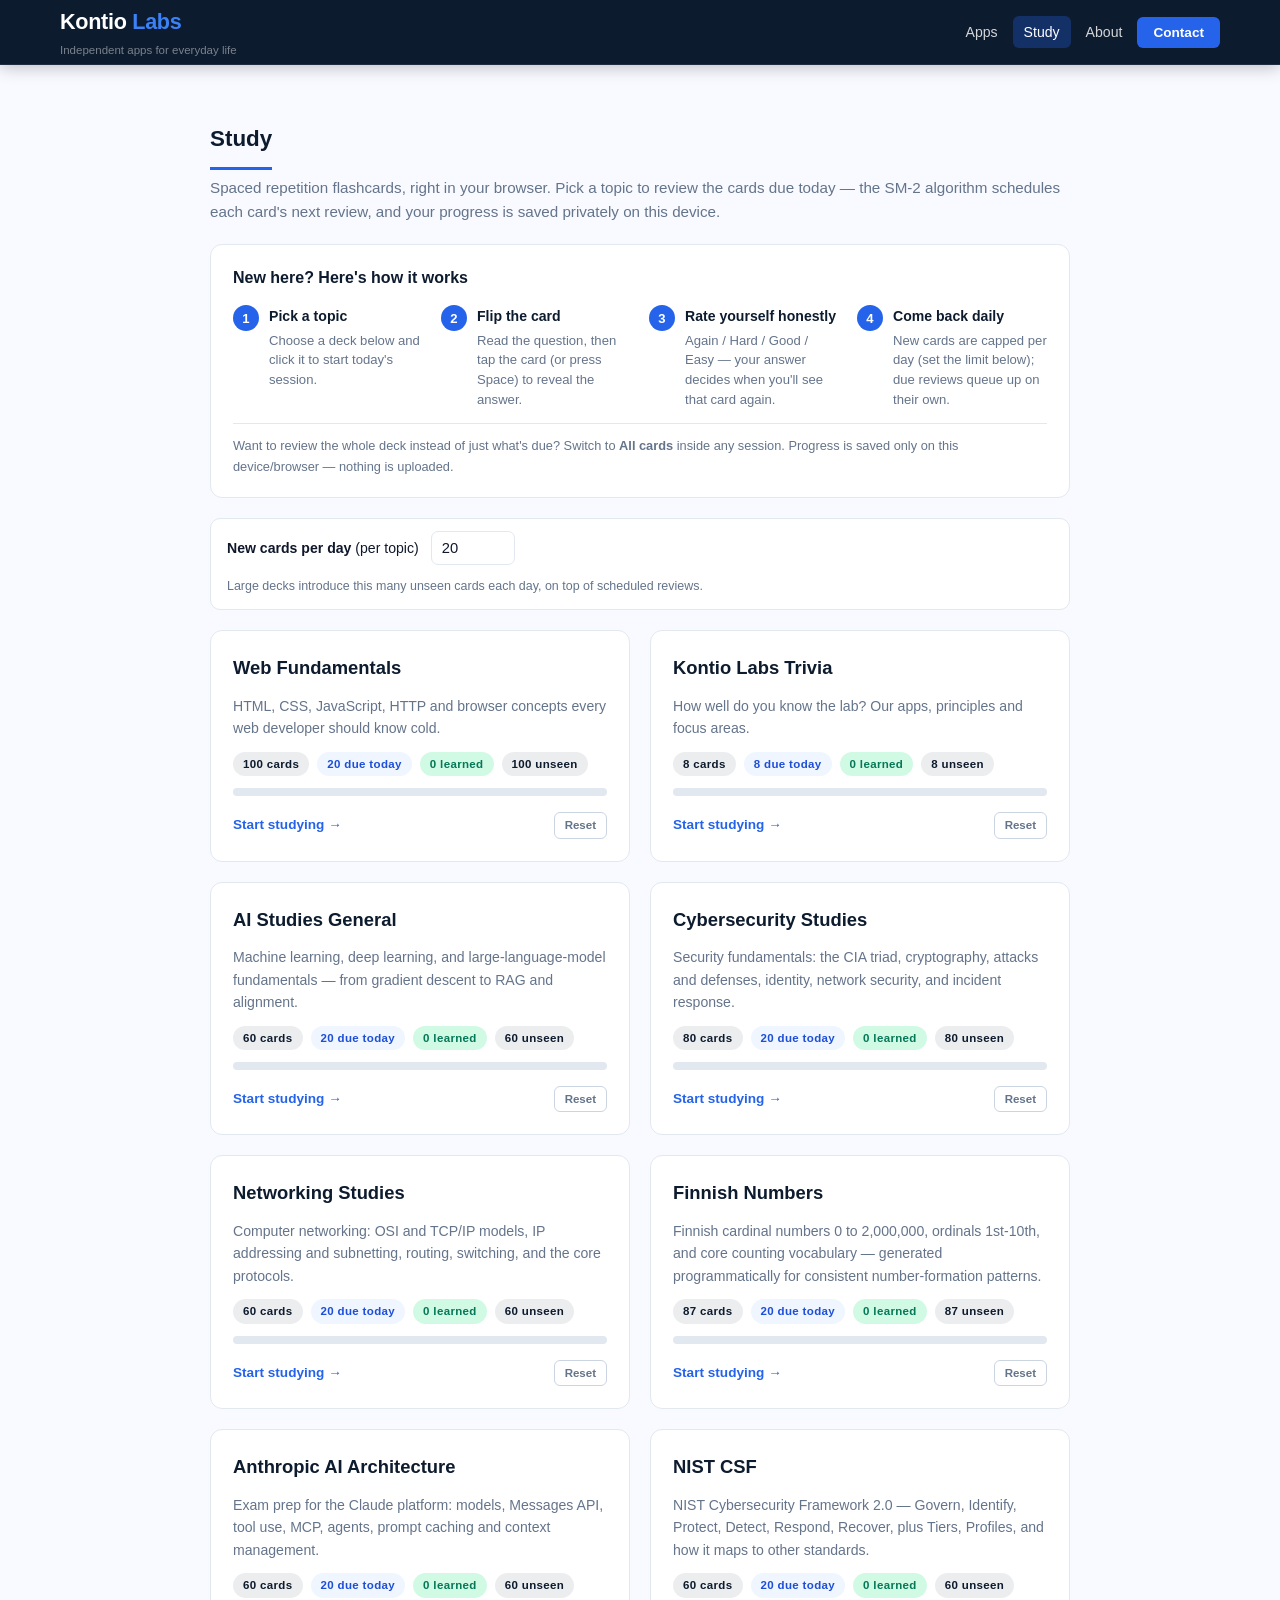
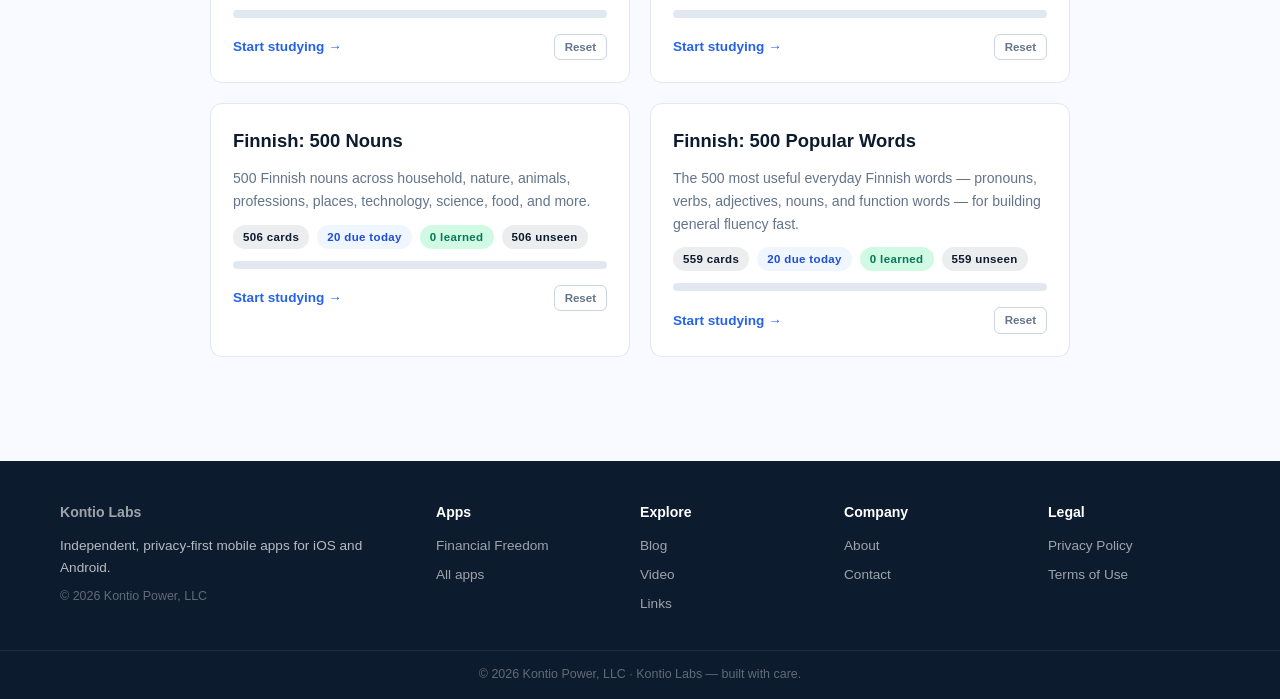
==== commit b4cf878d: "Add onboarding directions to Study, plus Blog/Video/Links pages - study/index.html: a "New here? Her" ====
--- a/site/study/index.html
+++ b/site/study/index.html
@@ -48,6 +48,17 @@
     <h1 class="section-title">Study</h1>
     <p class="section-lead">Spaced repetition flashcards, right in your browser. Pick a topic to review the cards due today — the SM-2 algorithm schedules each card's next review, and your progress is saved privately on this device.</p>
 
+    <div class="howto-panel">
+      <h2 class="howto-title">New here? Here's how it works</h2>
+      <div class="howto-grid">
+        <div class="howto-step"><span class="howto-num">1</span><div><strong>Pick a topic</strong><p>Choose a deck below and click it to start today's session.</p></div></div>
+        <div class="howto-step"><span class="howto-num">2</span><div><strong>Flip the card</strong><p>Read the question, then tap the card (or press Space) to reveal the answer.</p></div></div>
+        <div class="howto-step"><span class="howto-num">3</span><div><strong>Rate yourself honestly</strong><p>Again / Hard / Good / Easy — your answer decides when you'll see that card again.</p></div></div>
+        <div class="howto-step"><span class="howto-num">4</span><div><strong>Come back daily</strong><p>New cards are capped per day (set the limit below); due reviews queue up on their own.</p></div></div>
+      </div>
+      <p class="howto-note">Want to review the whole deck instead of just what's due? Switch to <strong>All cards</strong> inside any session. Progress is saved only on this device/browser — nothing is uploaded.</p>
+    </div>
+
     <div id="storage-warning" class="srs-storage-warning" hidden>
       <strong>Heads up:</strong> your browser is blocking local storage (private browsing?). You can still study, but progress won't be saved between visits.
     </div>
@@ -70,6 +81,7 @@
   <div class="footer-inner">
     <div><h4><a href="../index.html">Kontio Labs</a></h4><p>Independent, privacy-first mobile apps for iOS and Android.</p><p style="margin-top:8px;font-size:0.78rem;color:rgba(255,255,255,0.35);">© 2026 Kontio Power, LLC</p></div>
     <div><h4>Apps</h4><ul><li><a href="../index.html#apps">Financial Freedom</a></li><li><a href="../index.html#apps">All apps</a></li></ul></div>
+    <div><h4>Explore</h4><ul><li><a href="../blog.html">Blog</a></li><li><a href="../video.html">Video</a></li><li><a href="../links.html">Links</a></li></ul></div>
     <div><h4>Company</h4><ul><li><a href="../about.html">About</a></li><li><a href="../contact.html">Contact</a></li></ul></div>
     <div><h4>Legal</h4><ul><li><a href="../privacy-policy.html">Privacy Policy</a></li><li><a href="../terms.html">Terms of Use</a></li></ul></div>
   </div>
--- a/site/css/style.css
+++ b/site/css/style.css
@@ -539,7 +539,7 @@
 }
 .footer-inner {
   max-width: 1200px; margin: 0 auto; padding: 40px 20px 28px;
-  display: grid; grid-template-columns: 2fr 1fr 1fr 1fr; gap: 32px;
+  display: grid; grid-template-columns: 2fr 1fr 1fr 1fr 1fr; gap: 32px;
 }
 .footer-inner h4 { color: #fff; font-size: 0.88rem; font-weight: 700; margin-bottom: 12px; }
 .footer-inner a { color: rgba(255,255,255,0.6); text-decoration: none; }
--- a/site/study/srs.css
+++ b/site/study/srs.css
@@ -10,6 +10,23 @@
   border-radius: 0 8px 8px 0; padding: 12px 16px; font-size: 0.85rem;
   color: #78350f; margin: 0 0 20px;
 }
+
+/* --- "How it works" onboarding panel (topic picker) --- */
+.howto-panel {
+  background: var(--card); border: 1px solid var(--border); border-radius: 12px;
+  padding: 20px 22px; margin-bottom: 20px;
+}
+.howto-title { font-size: 1rem; font-weight: 800; color: var(--navy); margin-bottom: 14px; }
+.howto-grid { display: grid; grid-template-columns: repeat(4, 1fr); gap: 18px; }
+.howto-step { display: flex; gap: 10px; align-items: flex-start; }
+.howto-num {
+  flex: none; width: 26px; height: 26px; border-radius: 50%; background: var(--blue);
+  color: #fff; font-size: 0.82rem; font-weight: 800; display: flex; align-items: center;
+  justify-content: center;
+}
+.howto-step strong { font-size: 0.88rem; color: var(--navy); display: block; margin-bottom: 3px; }
+.howto-step p { font-size: 0.82rem; color: var(--muted); line-height: 1.5; margin: 0; }
+.howto-note { font-size: 0.8rem; color: var(--muted); margin: 14px 0 0; border-top: 1px solid var(--border); padding-top: 12px; }
 
 /* --- Settings row (topic picker) --- */
 .srs-settings {
@@ -74,6 +91,7 @@
 }
 .session-topic-name { font-size: 1.1rem; font-weight: 800; color: var(--navy); }
 .session-count { font-size: 0.82rem; color: var(--muted); font-weight: 600; }
+.session-howto { font-size: 0.82rem; color: var(--muted); margin: 0 0 14px; line-height: 1.5; }
 
 /* Flashcard */
 .flashcard {
@@ -170,7 +188,11 @@
 /* =============================================================================
    RESPONSIVE — mobile-first tap targets
    ============================================================================= */
+@media (max-width: 900px) {
+  .howto-grid { grid-template-columns: repeat(2, 1fr); }
+}
 @media (max-width: 680px) {
+  .howto-grid { grid-template-columns: 1fr; }
   .topic-grid { grid-template-columns: 1fr; }
   .flashcard { padding: 28px 18px; min-height: 220px; }
   .flashcard-text { font-size: 1.1rem; }
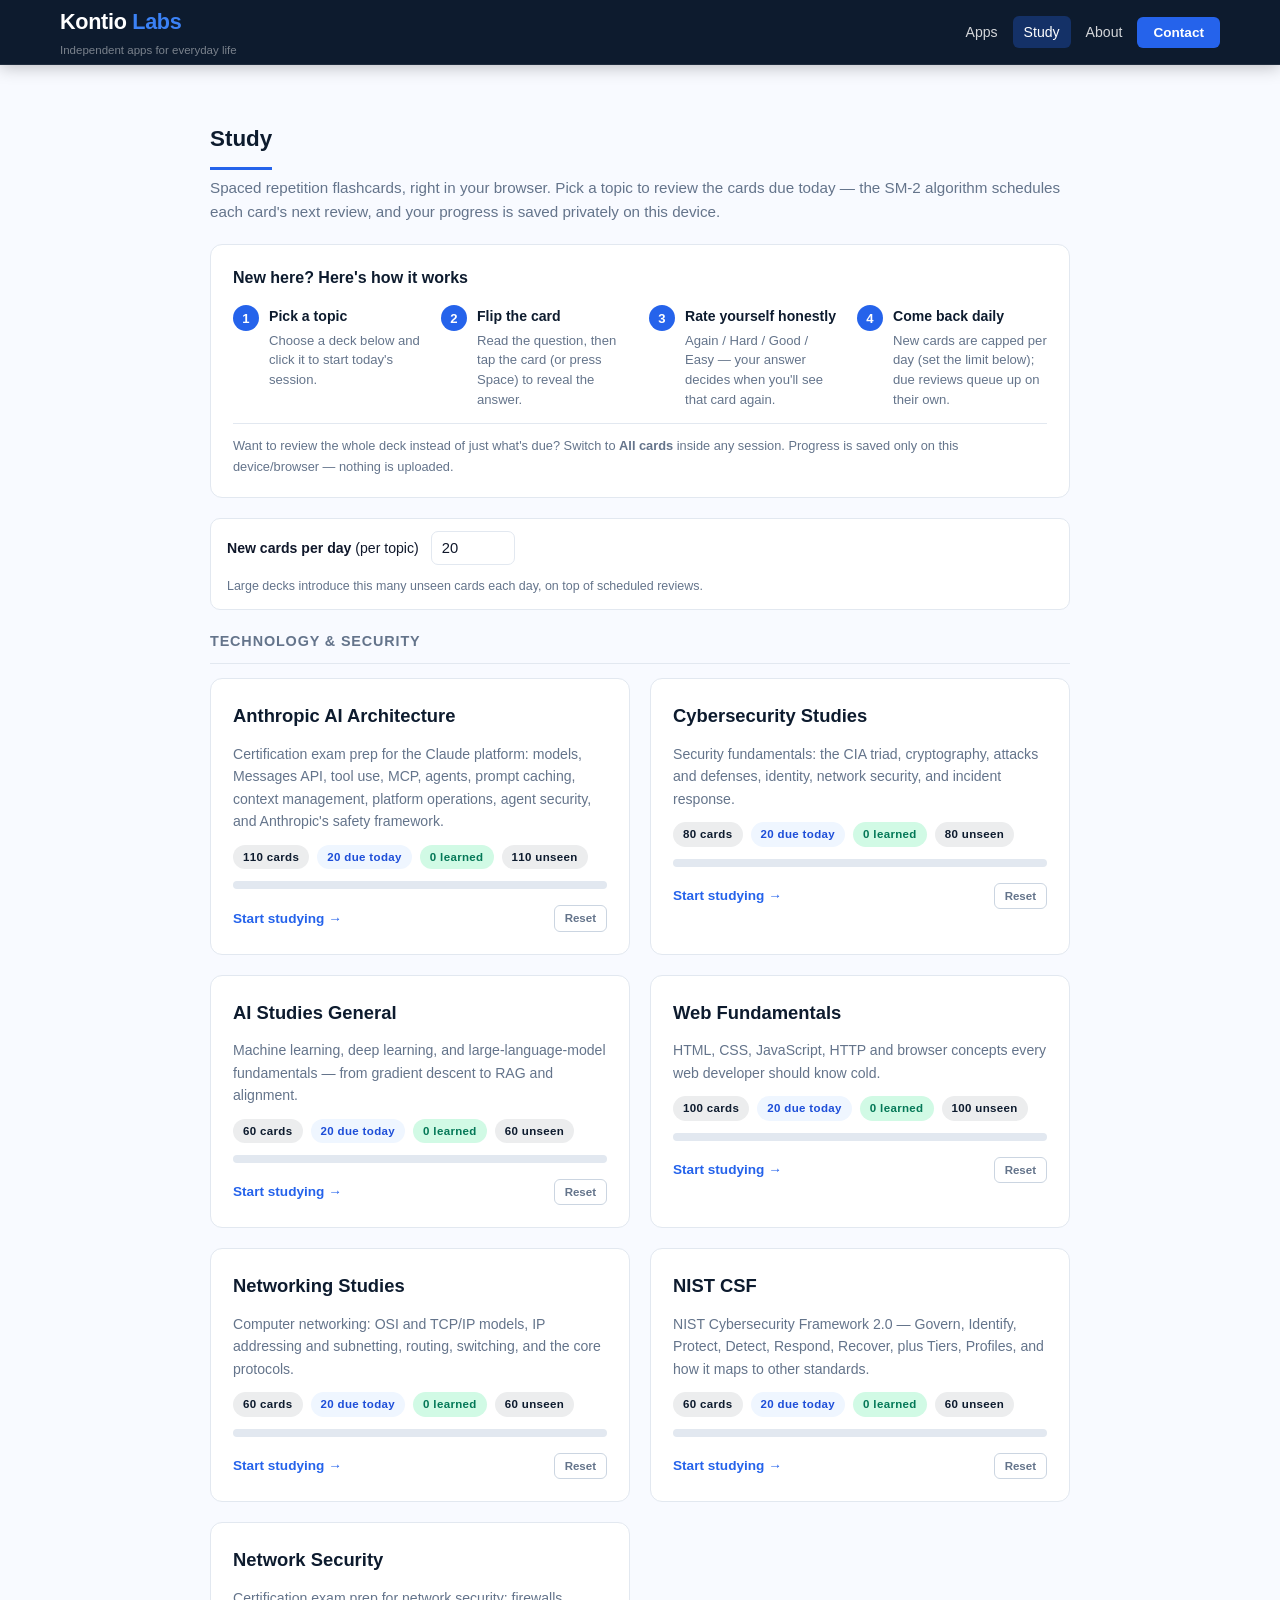
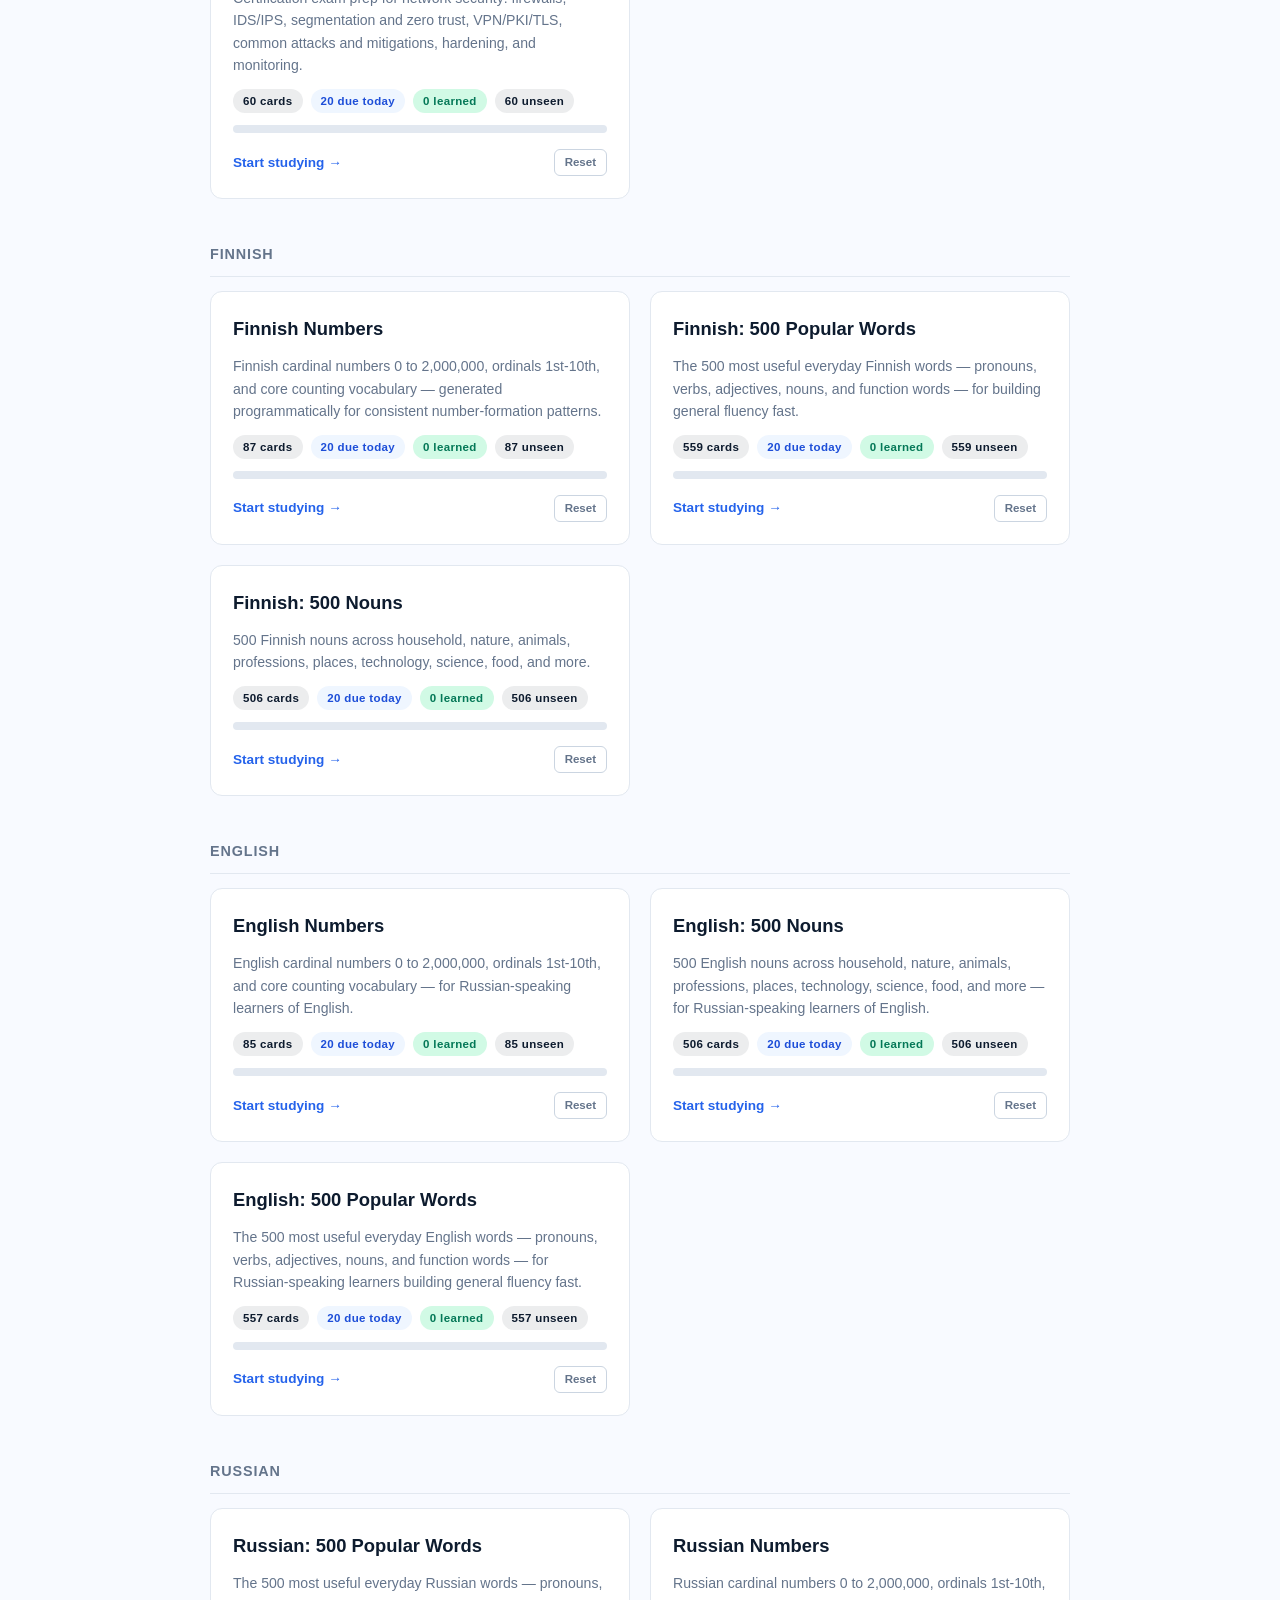
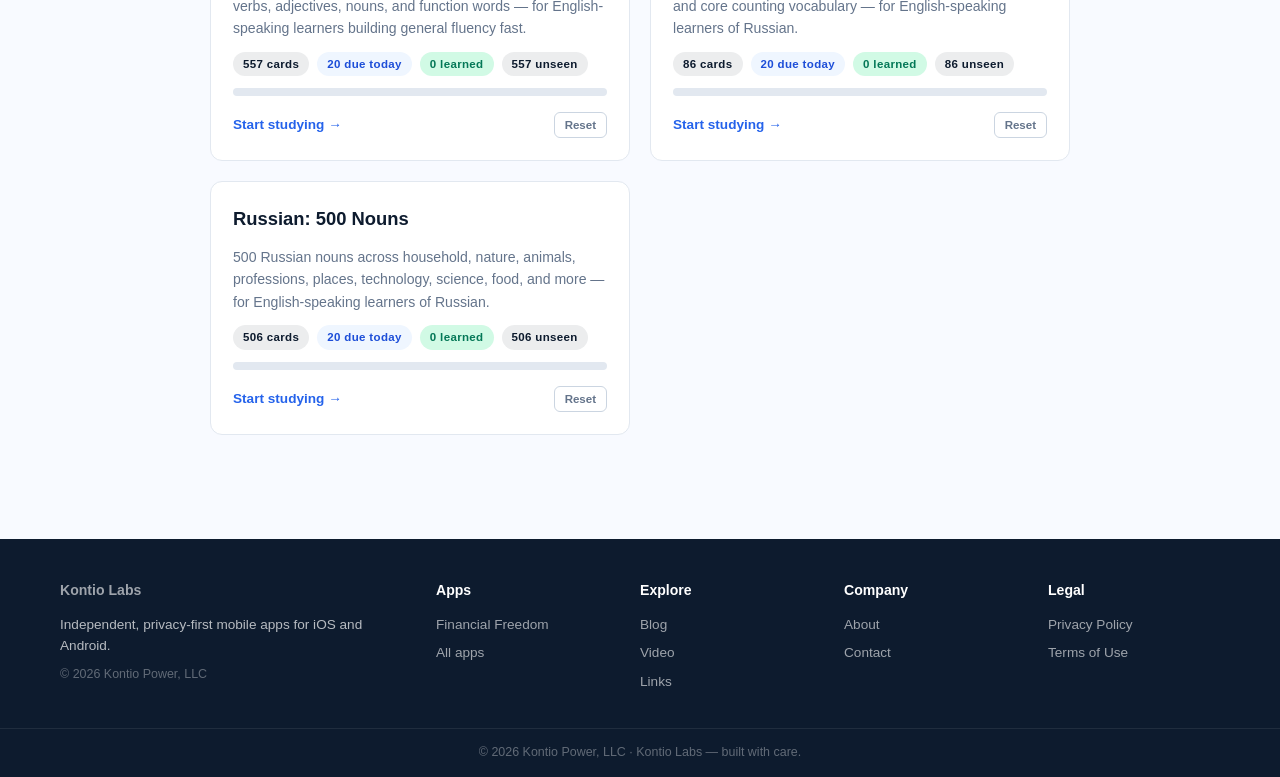
==== commit a6b33272: "Organize Study topics into labeled groups; unify word navigation labels Topic picker was a single fl" ====
--- a/site/study/index.html
+++ b/site/study/index.html
@@ -69,7 +69,7 @@
       <span class="srs-settings-hint">Large decks introduce this many unseen cards each day, on top of scheduled reviews.</span>
     </div>
 
-    <div id="topic-grid" class="topic-grid" aria-live="polite">
+    <div id="topic-grid" class="topic-groups" aria-live="polite">
       <p class="section-lead">Loading topics…</p>
     </div>
 
@@ -115,6 +115,57 @@
     return e;
   }
 
+  function buildTopicCard(topic) {
+    var stats = SRS.topicStats(topic);
+    var card = el('a', 'topic-card' + (stats.due === 0 ? ' all-done' : ''));
+    card.href = 'session.html?topic=' + encodeURIComponent(topic.id);
+
+    card.appendChild(el('div', 'topic-name', topic.name));
+    card.appendChild(el('div', 'topic-desc', topic.description || ''));
+
+    var statRow = el('div', 'topic-stats');
+    statRow.appendChild(el('span', 'topic-stat', stats.total + ' cards'));
+    statRow.appendChild(el('span', 'topic-stat due', stats.due + ' due today'));
+    statRow.appendChild(el('span', 'topic-stat learned', stats.learned + ' learned'));
+    if (stats.newCards) statRow.appendChild(el('span', 'topic-stat', stats.newCards + ' unseen'));
+    card.appendChild(statRow);
+
+    var bar = el('div', 'topic-progress');
+    bar.setAttribute('role', 'progressbar');
+    bar.setAttribute('aria-valuemin', '0');
+    bar.setAttribute('aria-valuemax', String(stats.total));
+    bar.setAttribute('aria-valuenow', String(stats.learned));
+    bar.setAttribute('aria-label', topic.name + ': ' + stats.learned + ' of ' + stats.total + ' cards learned');
+    var fill = el('div', 'topic-progress-fill');
+    fill.style.width = (stats.total ? Math.round(stats.learned / stats.total * 100) : 0) + '%';
+    bar.appendChild(fill);
+    card.appendChild(bar);
+
+    var footer = el('div', 'topic-card-foot');
+    footer.appendChild(el('span', 'topic-cta',
+      stats.due > 0 ? 'Start studying →' : 'All caught up — browse deck →'));
+
+    var reset = el('button', 'topic-reset', 'Reset');
+    reset.type = 'button';
+    reset.title = 'Erase saved progress for this topic';
+    reset.addEventListener('click', function (e) {
+      e.preventDefault();
+      e.stopPropagation();
+      if (window.confirm('Erase all saved progress for "' + topic.name + '"? This cannot be undone.')) {
+        SRS.resetTopic(topic.id);
+        renderTopics();
+      }
+    });
+    footer.appendChild(reset);
+    card.appendChild(footer);
+
+    return card;
+  }
+
+  /* Group topics by their declared "group" (each topic file self-describes
+     which section it belongs to). Groups render in first-appearance order
+     (which follows manifest.js order); topics not tagged with a group fall
+     into a trailing "Other" section rather than disappearing. */
   function renderTopics() {
     var grid = document.getElementById('topic-grid');
     grid.textContent = '';
@@ -125,51 +176,23 @@
       return;
     }
 
+    var groupOrder = [];
+    var groupedTopics = {};
     topics.forEach(function (topic) {
-      var stats = SRS.topicStats(topic);
-      var card = el('a', 'topic-card' + (stats.due === 0 ? ' all-done' : ''));
-      card.href = 'session.html?topic=' + encodeURIComponent(topic.id);
-
-      card.appendChild(el('div', 'topic-name', topic.name));
-      card.appendChild(el('div', 'topic-desc', topic.description || ''));
-
-      var statRow = el('div', 'topic-stats');
-      statRow.appendChild(el('span', 'topic-stat', stats.total + ' cards'));
-      statRow.appendChild(el('span', 'topic-stat due', stats.due + ' due today'));
-      statRow.appendChild(el('span', 'topic-stat learned', stats.learned + ' learned'));
-      if (stats.newCards) statRow.appendChild(el('span', 'topic-stat', stats.newCards + ' unseen'));
-      card.appendChild(statRow);
-
-      var bar = el('div', 'topic-progress');
-      bar.setAttribute('role', 'progressbar');
-      bar.setAttribute('aria-valuemin', '0');
-      bar.setAttribute('aria-valuemax', String(stats.total));
-      bar.setAttribute('aria-valuenow', String(stats.learned));
-      bar.setAttribute('aria-label', topic.name + ': ' + stats.learned + ' of ' + stats.total + ' cards learned');
-      var fill = el('div', 'topic-progress-fill');
-      fill.style.width = (stats.total ? Math.round(stats.learned / stats.total * 100) : 0) + '%';
-      bar.appendChild(fill);
-      card.appendChild(bar);
-
-      var footer = el('div', 'topic-card-foot');
-      footer.appendChild(el('span', 'topic-cta',
-        stats.due > 0 ? 'Start studying →' : 'All caught up — browse deck →'));
-
-      var reset = el('button', 'topic-reset', 'Reset');
-      reset.type = 'button';
-      reset.title = 'Erase saved progress for this topic';
-      reset.addEventListener('click', function (e) {
-        e.preventDefault();
-        e.stopPropagation();
-        if (window.confirm('Erase all saved progress for "' + topic.name + '"? This cannot be undone.')) {
-          SRS.resetTopic(topic.id);
-          renderTopics();
-        }
+      var group = topic.group || 'Other';
+      if (!groupedTopics[group]) { groupedTopics[group] = []; groupOrder.push(group); }
+      groupedTopics[group].push(topic);
+    });
+
+    groupOrder.forEach(function (group) {
+      var section = el('section', 'topic-group');
+      section.appendChild(el('h2', 'topic-group-title', group));
+      var sectionGrid = el('div', 'topic-grid');
+      groupedTopics[group].forEach(function (topic) {
+        sectionGrid.appendChild(buildTopicCard(topic));
       });
-      footer.appendChild(reset);
-      card.appendChild(footer);
-
-      grid.appendChild(card);
+      section.appendChild(sectionGrid);
+      grid.appendChild(section);
     });
   }
 
--- a/site/study/srs.css
+++ b/site/study/srs.css
@@ -44,6 +44,11 @@
 /* =============================================================================
    TOPIC PICKER
    ============================================================================= */
+.topic-groups { display: flex; flex-direction: column; gap: 36px; }
+.topic-group-title {
+  font-size: 0.9rem; font-weight: 800; text-transform: uppercase; letter-spacing: 0.06em;
+  color: var(--muted); margin: 0 0 14px; padding-bottom: 10px; border-bottom: 1px solid var(--border);
+}
 .topic-grid { display: grid; grid-template-columns: repeat(2, 1fr); gap: 20px; margin-bottom: 8px; }
 
 .topic-card {
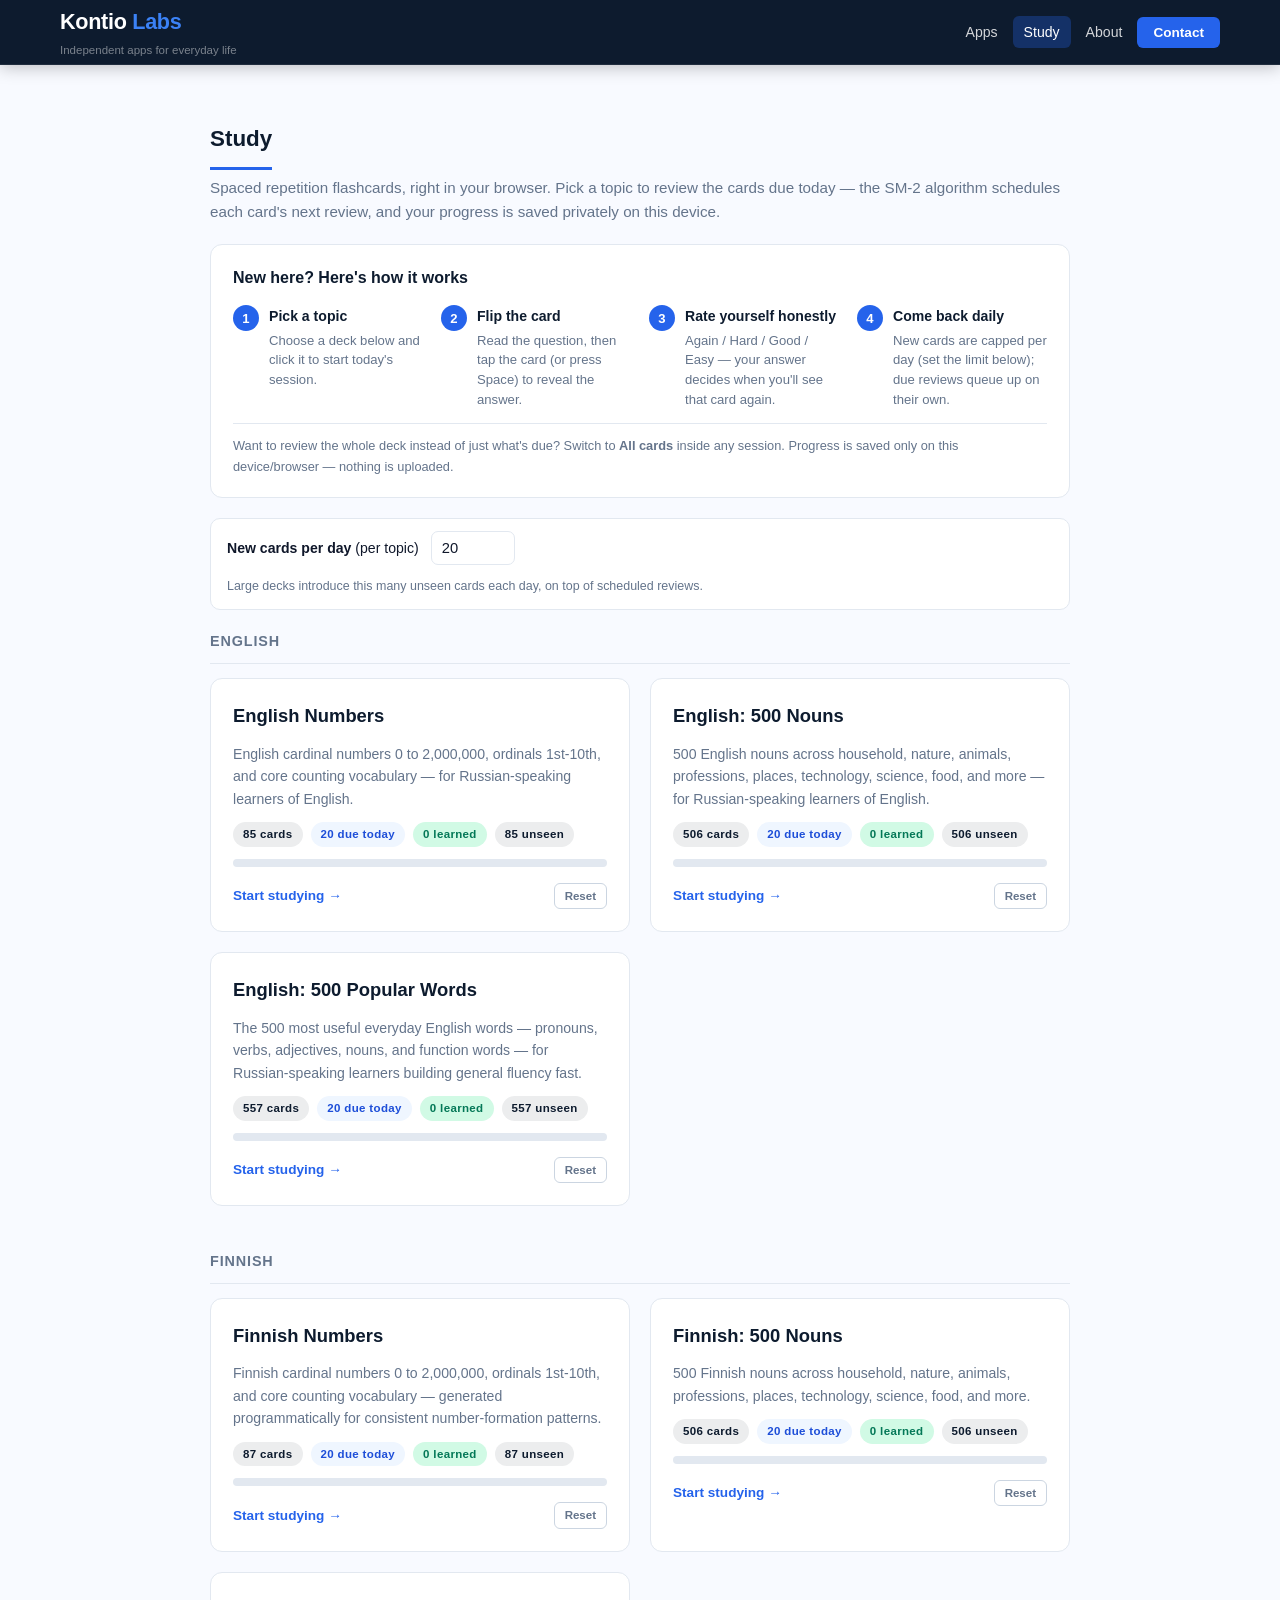
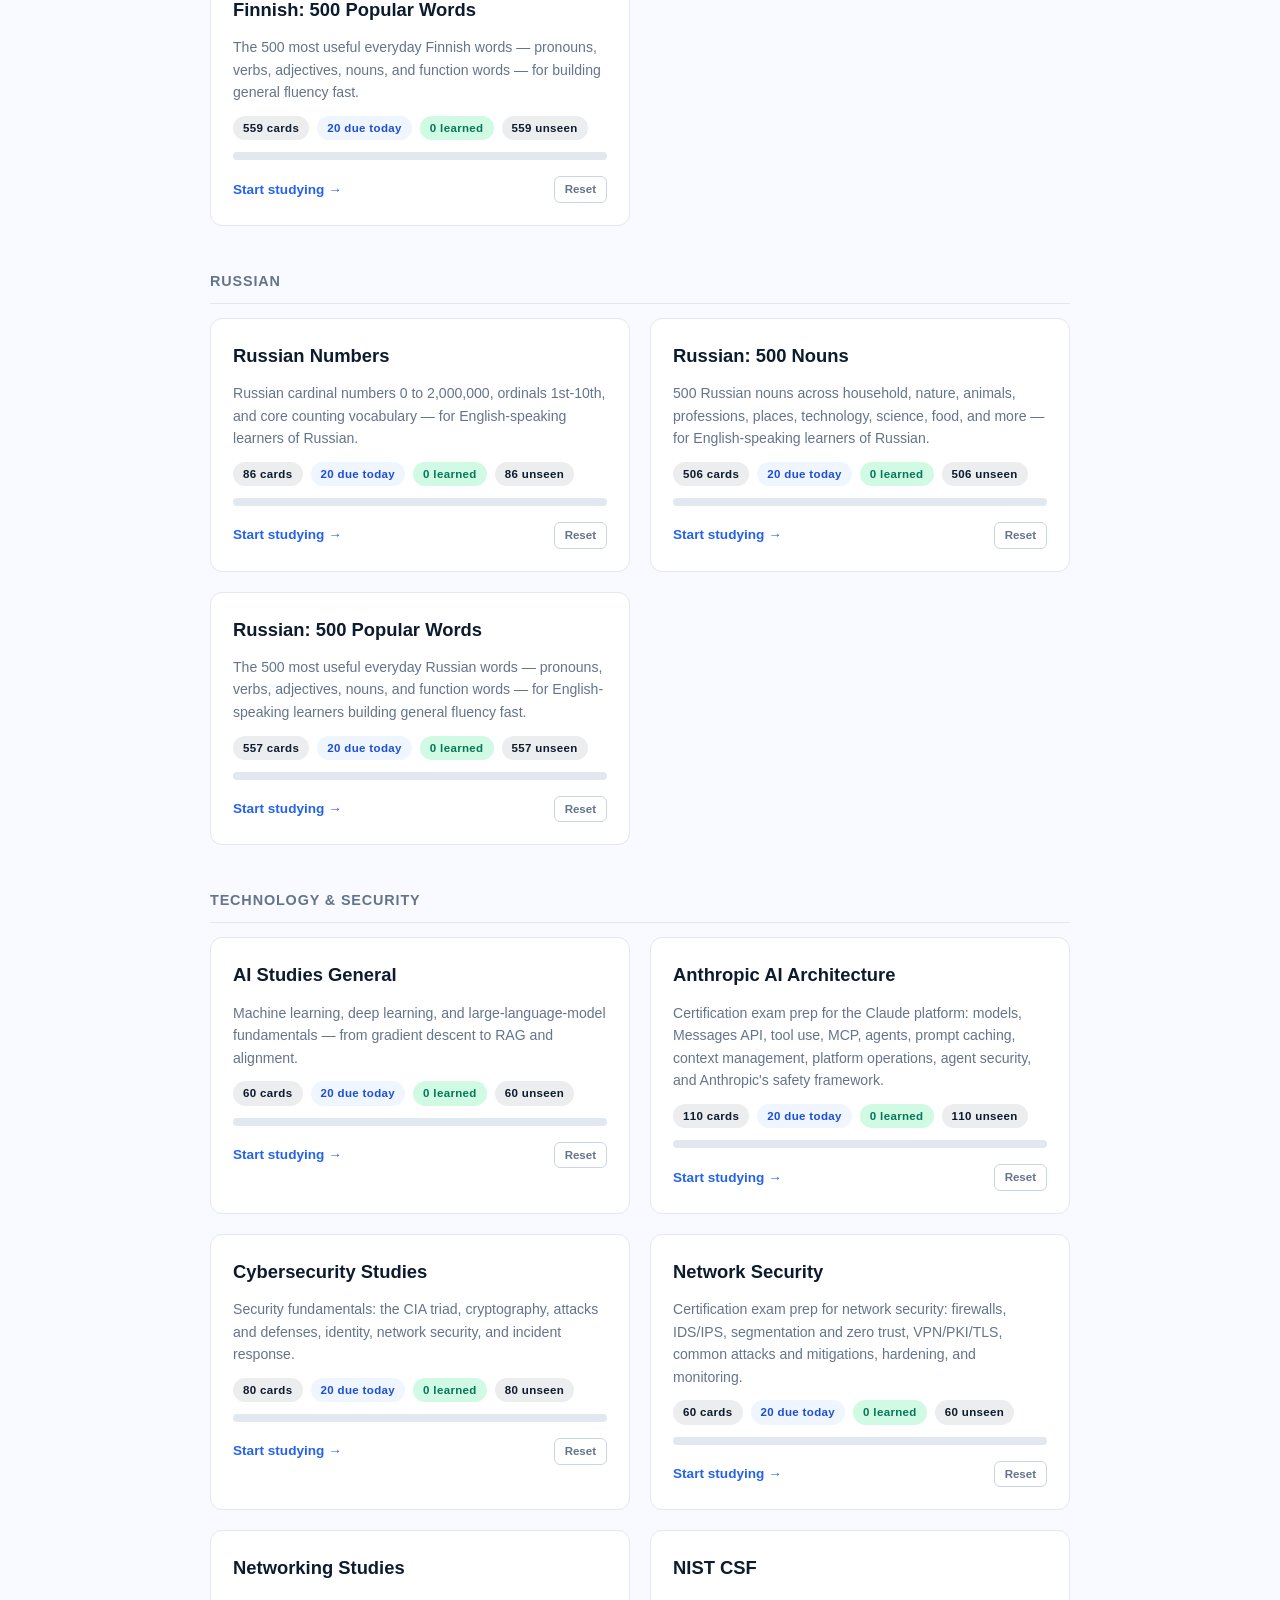
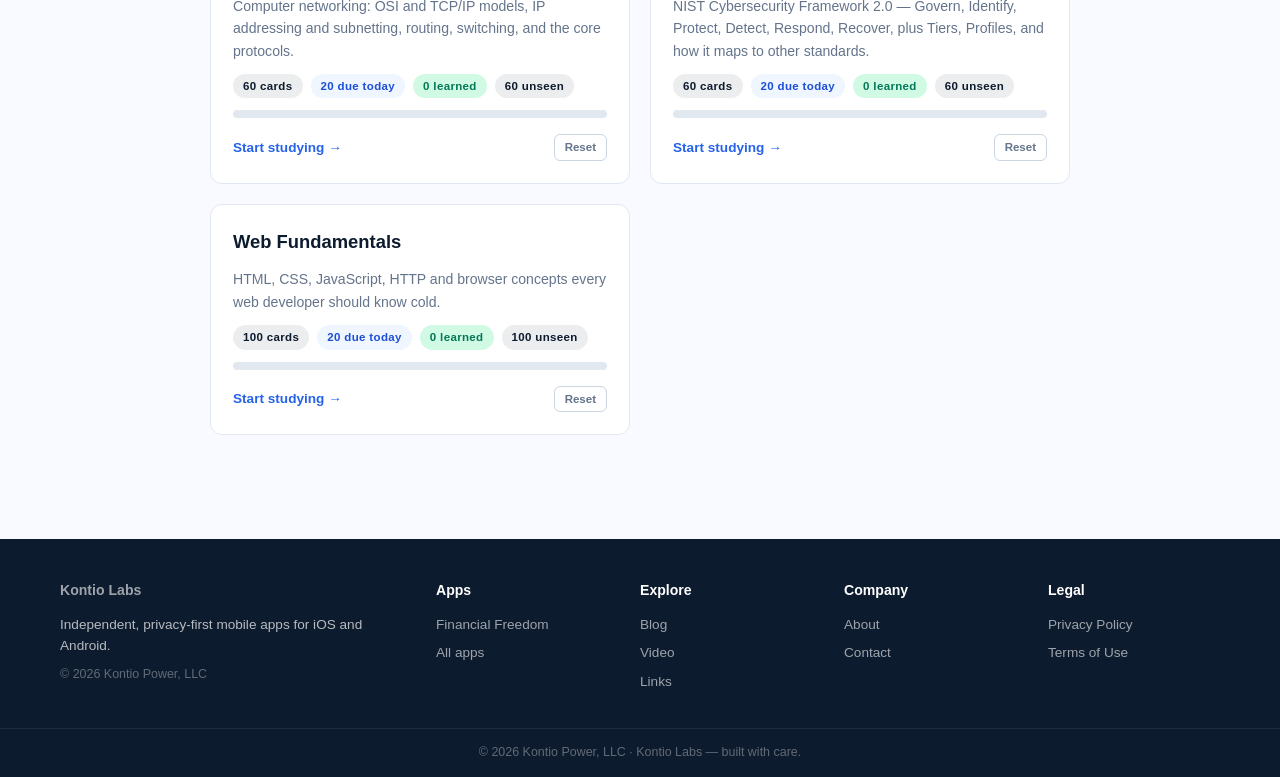
==== commit ff258b9c: "Sort Study topic groups and topics alphabetically Groups (English, Finnish, Russian, Technology & Se" ====
--- a/site/study/index.html
+++ b/site/study/index.html
@@ -163,9 +163,10 @@
   }
 
   /* Group topics by their declared "group" (each topic file self-describes
-     which section it belongs to). Groups render in first-appearance order
-     (which follows manifest.js order); topics not tagged with a group fall
-     into a trailing "Other" section rather than disappearing. */
+     which section it belongs to). Groups and the topics within each group
+     are sorted alphabetically by name so the list is easy to scan; topics
+     not tagged with a group fall into a trailing "Other" section rather
+     than disappearing. */
   function renderTopics() {
     var grid = document.getElementById('topic-grid');
     grid.textContent = '';
@@ -182,6 +183,10 @@
       var group = topic.group || 'Other';
       if (!groupedTopics[group]) { groupedTopics[group] = []; groupOrder.push(group); }
       groupedTopics[group].push(topic);
+    });
+    groupOrder.sort(function (a, b) { return a.localeCompare(b); });
+    groupOrder.forEach(function (group) {
+      groupedTopics[group].sort(function (a, b) { return a.name.localeCompare(b.name); });
     });
 
     groupOrder.forEach(function (group) {
